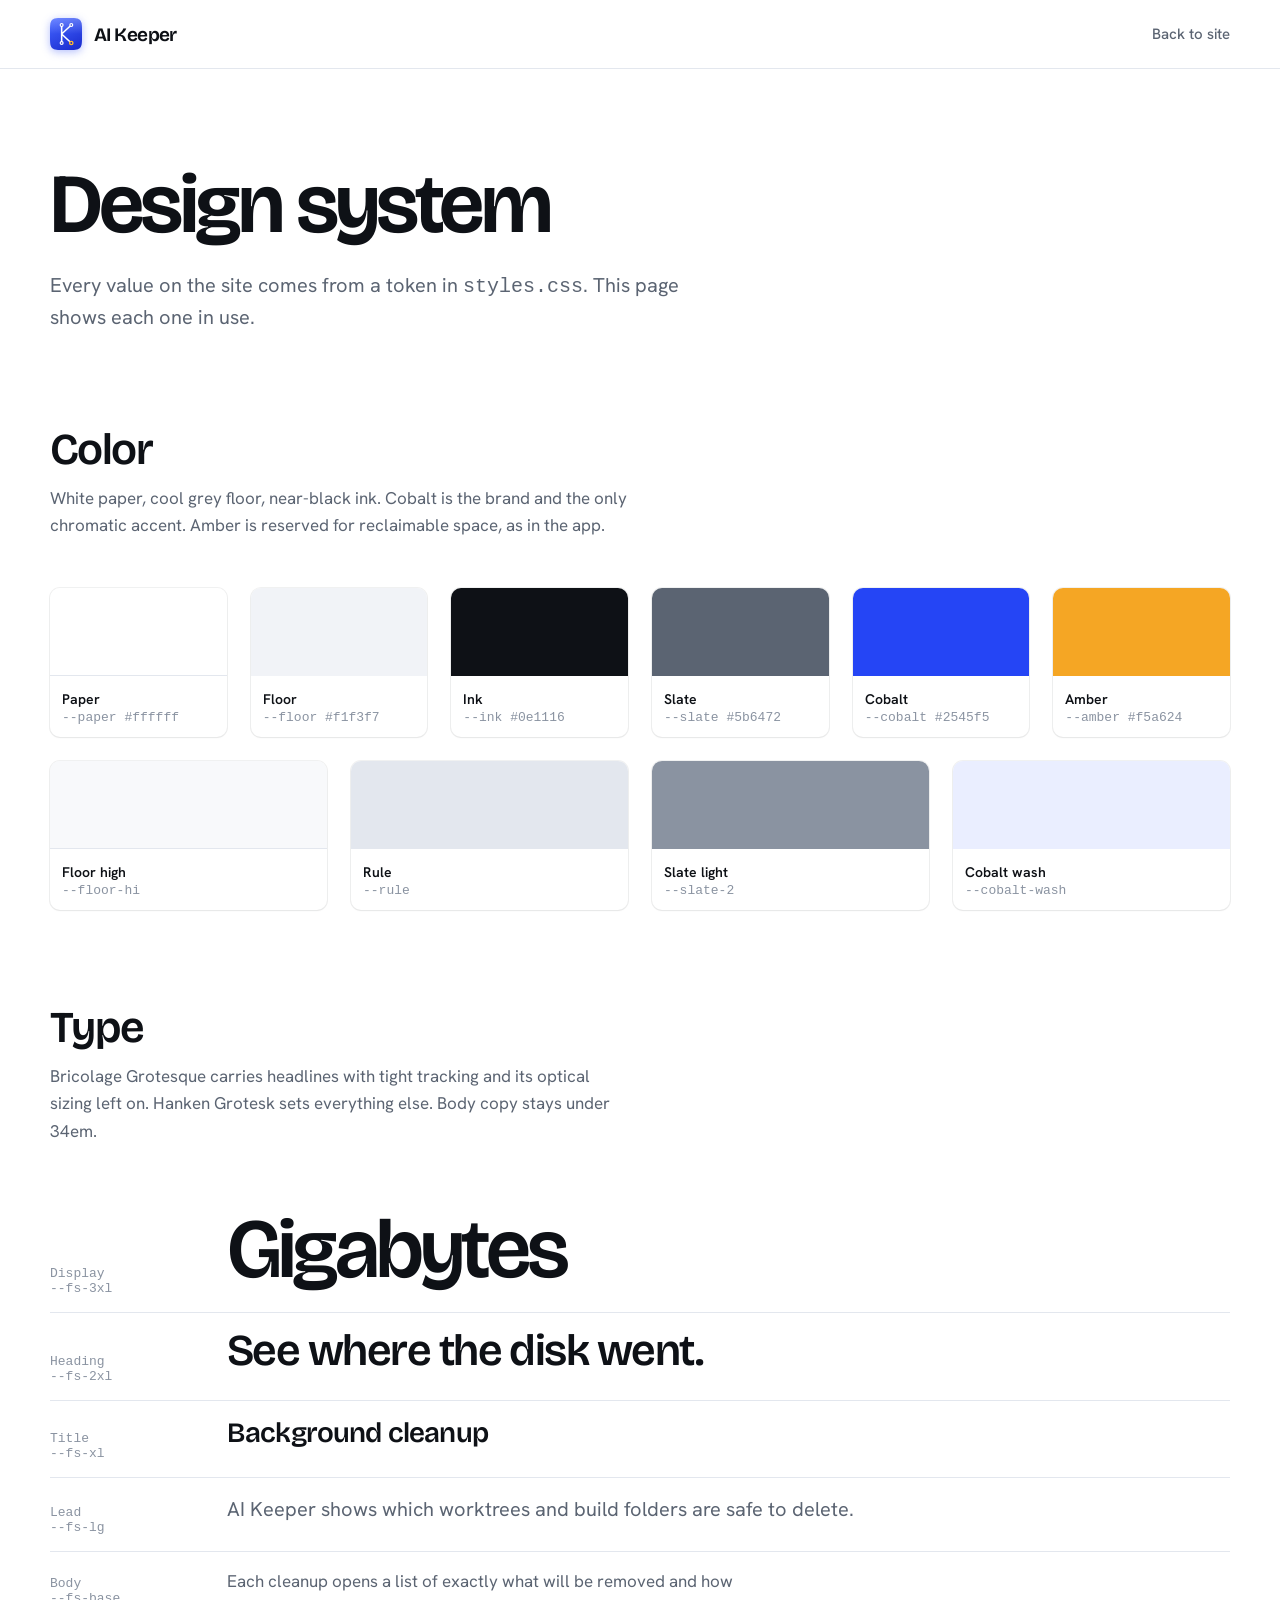
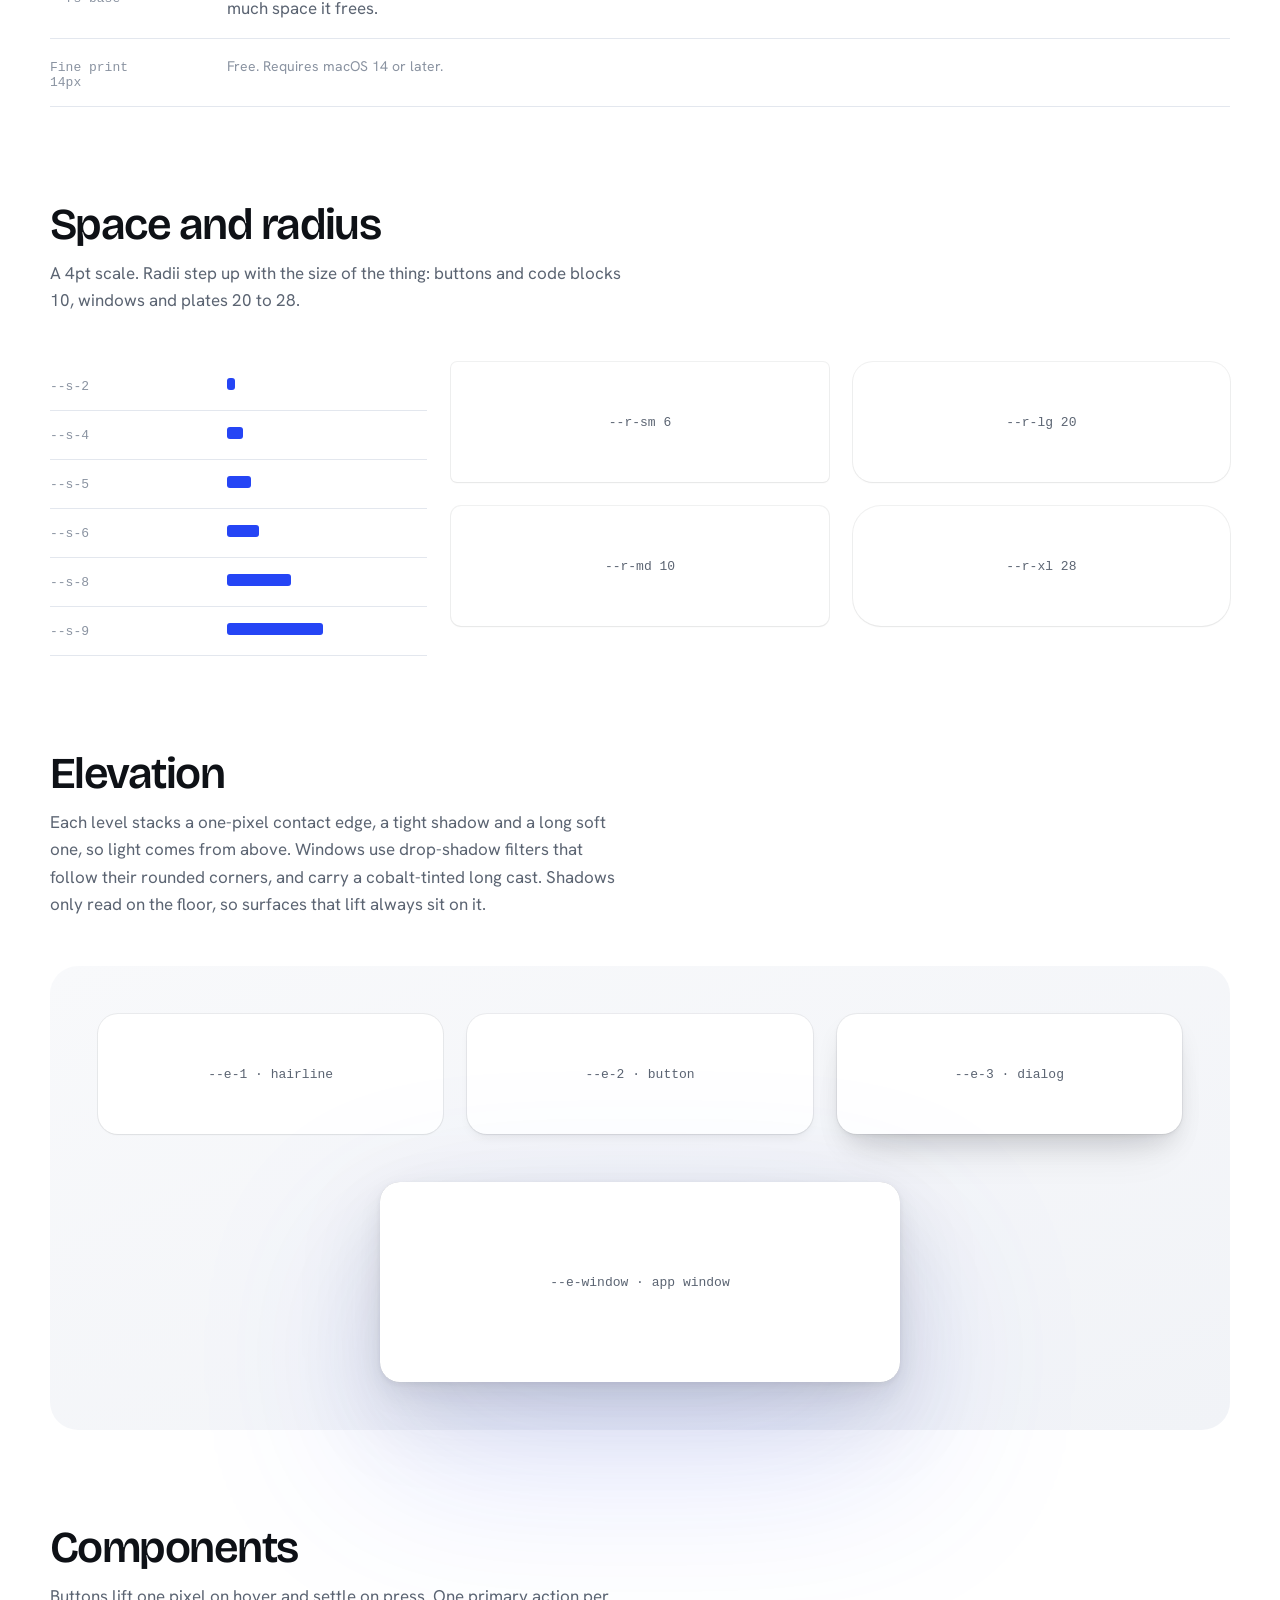
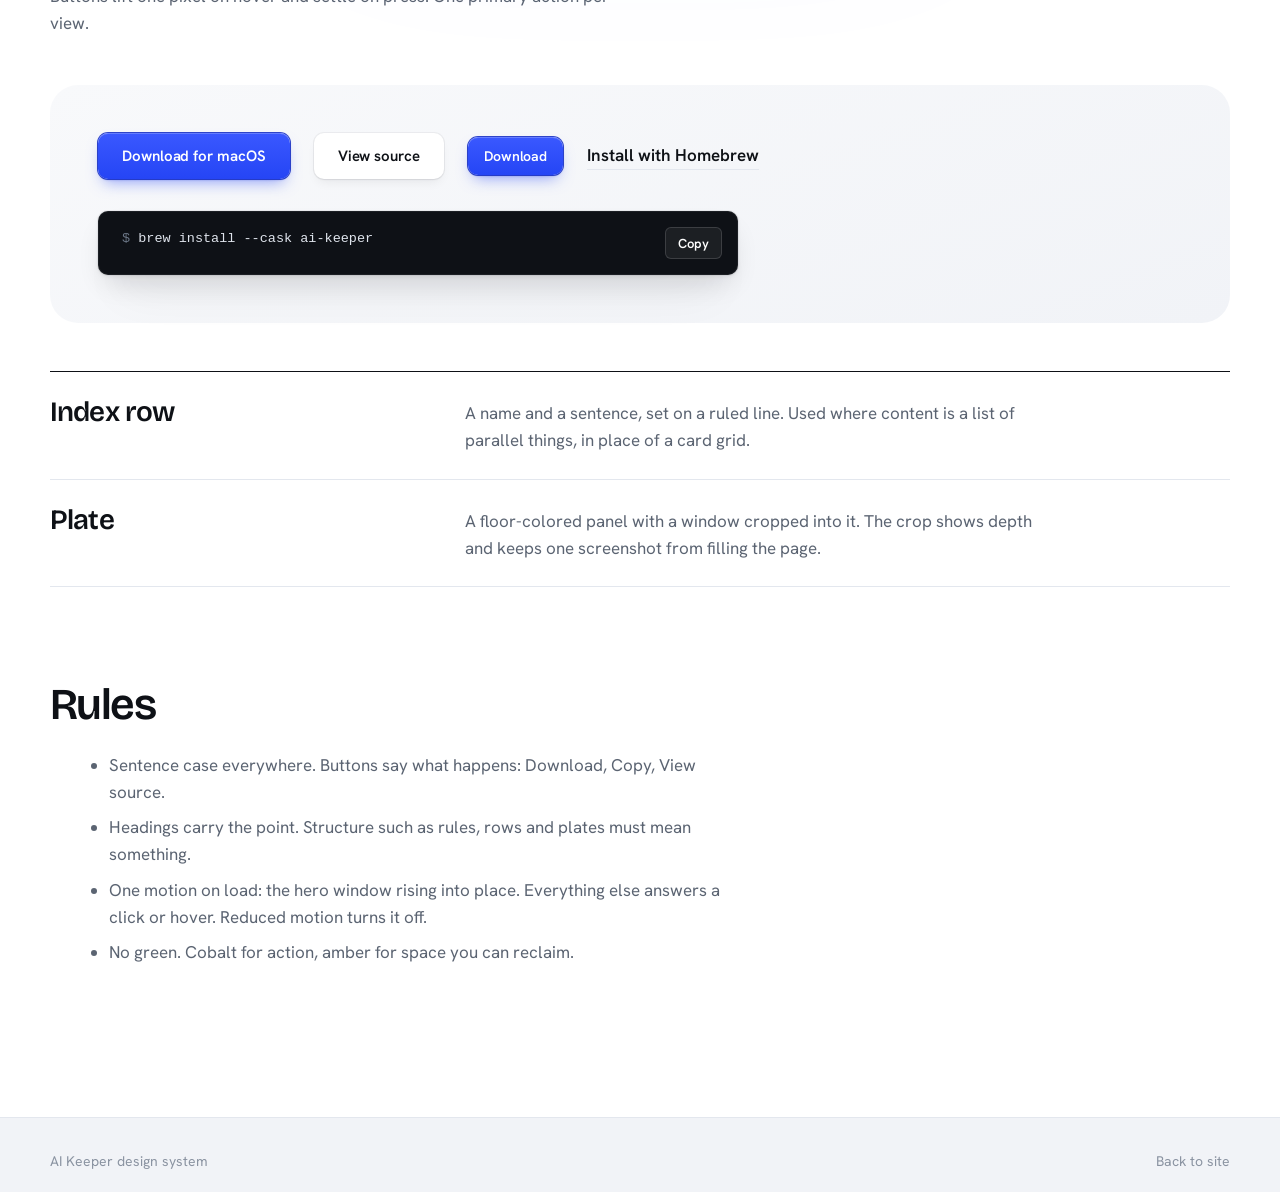
==== site/design-system.html @ e0c9408c "feat(site): rebuild landing page on a token-based design system Bricolage Grotesque and Hanken Grote" ====
<!doctype html>
<html lang="en">
<head>
<meta charset="utf-8">
<meta name="viewport" content="width=device-width, initial-scale=1">
<title>AI Keeper design system</title>
<meta name="description" content="Color, type, space, elevation and components used by the AI Keeper site.">
<link rel="icon" href="favicon.svg" type="image/svg+xml">
<link rel="preconnect" href="https://fonts.googleapis.com">
<link rel="preconnect" href="https://fonts.gstatic.com" crossorigin>
<link href="https://fonts.googleapis.com/css2?family=Bricolage+Grotesque:opsz,wght@12..96,500..700&family=Hanken+Grotesk:wght@400;500;600&display=swap" rel="stylesheet">
<link rel="stylesheet" href="styles.css">
<style>
  .ds h2 { margin-bottom: var(--s-3); }
  .ds .intro { max-width: 34em; margin-bottom: var(--s-7); }
  .ds-block { padding-top: var(--s-9); }
  .ds-grid { display: grid; gap: var(--s-5); }
  .ds-grid.c3 { grid-template-columns: repeat(3, minmax(0, 1fr)); }
  .ds-grid.c4 { grid-template-columns: repeat(4, minmax(0, 1fr)); }
  .ds-grid.c6 { grid-template-columns: repeat(6, minmax(0, 1fr)); }
  .sw { border-radius: var(--r-md); box-shadow: var(--e-1); overflow: hidden; background: var(--paper); }
  .sw i { display: block; height: 88px; }
  .sw b { display: block; padding: var(--s-3) var(--s-3) 0; color: var(--ink); font-weight: 600; font-size: 14px; }
  .sw span { display: block; padding: 0 var(--s-3) var(--s-3); font: 13px var(--font-code); color: var(--slate-2); }
  .spec { display: grid; grid-template-columns: 9em 1fr; gap: var(--s-5); align-items: baseline; padding: var(--s-4) 0; border-bottom: 1px solid var(--rule); }
  .spec small { font: 13px var(--font-code); color: var(--slate-2); }
  .floor { background: linear-gradient(160deg, var(--floor-hi), var(--floor)); border-radius: var(--r-xl); padding: var(--s-7); }
  .lift { height: 120px; border-radius: var(--r-lg); background: var(--paper); display: grid; place-items: center; font: 13px var(--font-code); color: var(--slate); }
  .bar { height: 12px; background: var(--cobalt); border-radius: 3px; }
  .rules li { margin-left: 1.1em; margin-bottom: var(--s-2); max-width: 36em; }
  @media (max-width: 900px) { .ds-grid.c3, .ds-grid.c4 { grid-template-columns: 1fr 1fr; } .ds-grid.c6 { grid-template-columns: repeat(3, 1fr); } .spec { grid-template-columns: 1fr; gap: var(--s-1); } .floor { padding: var(--s-5); } }
</style>
</head>
<body>
<header class="nav">
  <div class="wrap">
    <a class="brand" href="./"><img src="favicon.svg" alt="" width="32" height="32">AI Keeper</a>
    <nav class="nav-links" aria-label="Main"><a href="./">Back to site</a></nav>
  </div>
</header>

<main class="ds wrap">
  <section class="hero" style="padding-bottom:0">
    <h1 style="max-width:8em">Design system</h1>
    <p class="lead" style="margin-top:var(--s-5)">Every value on the site comes from a token in <code>styles.css</code>. This page shows each one in use.</p>
  </section>

  <section class="ds-block">
    <h2>Color</h2>
    <p class="intro">White paper, cool grey floor, near-black ink. Cobalt is the brand and the only chromatic accent. Amber is reserved for reclaimable space, as in the app.</p>
    <div class="ds-grid c6">
      <div class="sw"><i style="background:var(--paper);box-shadow:inset 0 -1px 0 var(--rule)"></i><b>Paper</b><span>--paper #ffffff</span></div>
      <div class="sw"><i style="background:var(--floor)"></i><b>Floor</b><span>--floor #f1f3f7</span></div>
      <div class="sw"><i style="background:var(--ink)"></i><b>Ink</b><span>--ink #0e1116</span></div>
      <div class="sw"><i style="background:var(--slate)"></i><b>Slate</b><span>--slate #5b6472</span></div>
      <div class="sw"><i style="background:var(--cobalt)"></i><b>Cobalt</b><span>--cobalt #2545f5</span></div>
      <div class="sw"><i style="background:var(--amber)"></i><b>Amber</b><span>--amber #f5a624</span></div>
    </div>
    <div class="ds-grid c4" style="margin-top:var(--s-5)">
      <div class="sw"><i style="background:var(--floor-hi);box-shadow:inset 0 -1px 0 var(--rule)"></i><b>Floor high</b><span>--floor-hi</span></div>
      <div class="sw"><i style="background:var(--rule)"></i><b>Rule</b><span>--rule</span></div>
      <div class="sw"><i style="background:var(--slate-2)"></i><b>Slate light</b><span>--slate-2</span></div>
      <div class="sw"><i style="background:var(--cobalt-wash)"></i><b>Cobalt wash</b><span>--cobalt-wash</span></div>
    </div>
  </section>

  <section class="ds-block">
    <h2>Type</h2>
    <p class="intro">Bricolage Grotesque carries headlines with tight tracking and its optical sizing left on. Hanken Grotesk sets everything else. Body copy stays under 34em.</p>
    <div class="spec"><small>Display<br>--fs-3xl</small><div class="display" style="font-size:var(--fs-3xl);letter-spacing:-0.045em;line-height:.98">Gigabytes</div></div>
    <div class="spec"><small>Heading<br>--fs-2xl</small><h2 style="margin:0">See where the disk went.</h2></div>
    <div class="spec"><small>Title<br>--fs-xl</small><h3 style="font-size:var(--fs-xl);letter-spacing:-0.03em">Background cleanup</h3></div>
    <div class="spec"><small>Lead<br>--fs-lg</small><p class="lead">AI Keeper shows which worktrees and build folders are safe to delete.</p></div>
    <div class="spec"><small>Body<br>--fs-base</small><p class="prose">Each cleanup opens a list of exactly what will be removed and how much space it frees.</p></div>
    <div class="spec"><small>Fine print<br>14px</small><p class="fine">Free. Requires macOS 14 or later.</p></div>
  </section>

  <section class="ds-block">
    <h2>Space and radius</h2>
    <p class="intro">A 4pt scale. Radii step up with the size of the thing: buttons and code blocks 10, windows and plates 20 to 28.</p>
    <div class="ds-grid c3">
      <div>
        <div class="spec"><small>--s-2</small><div class="bar" style="width:8px"></div></div>
        <div class="spec"><small>--s-4</small><div class="bar" style="width:16px"></div></div>
        <div class="spec"><small>--s-5</small><div class="bar" style="width:24px"></div></div>
        <div class="spec"><small>--s-6</small><div class="bar" style="width:32px"></div></div>
        <div class="spec"><small>--s-8</small><div class="bar" style="width:64px"></div></div>
        <div class="spec"><small>--s-9</small><div class="bar" style="width:96px"></div></div>
      </div>
      <div class="ds-grid" style="align-content:start">
        <div class="lift" style="border-radius:var(--r-sm);box-shadow:var(--e-1)">--r-sm 6</div>
        <div class="lift" style="border-radius:var(--r-md);box-shadow:var(--e-1)">--r-md 10</div>
      </div>
      <div class="ds-grid" style="align-content:start">
        <div class="lift" style="border-radius:var(--r-lg);box-shadow:var(--e-1)">--r-lg 20</div>
        <div class="lift" style="border-radius:var(--r-xl);box-shadow:var(--e-1)">--r-xl 28</div>
      </div>
    </div>
  </section>

  <section class="ds-block">
    <h2>Elevation</h2>
    <p class="intro">Each level stacks a one-pixel contact edge, a tight shadow and a long soft one, so light comes from above. Windows use drop-shadow filters that follow their rounded corners, and carry a cobalt-tinted long cast. Shadows only read on the floor, so surfaces that lift always sit on it.</p>
    <div class="floor">
      <div class="ds-grid c3">
        <div class="lift" style="box-shadow:var(--e-1)">--e-1 · hairline</div>
        <div class="lift" style="box-shadow:var(--e-2)">--e-2 · button</div>
        <div class="lift" style="box-shadow:var(--e-3)">--e-3 · dialog</div>
      </div>
      <div style="margin-top:var(--s-7);display:grid;place-items:center">
        <div class="lift" style="width:min(100%,520px);height:200px;filter:var(--e-window)">--e-window · app window</div>
      </div>
    </div>
  </section>

  <section class="ds-block">
    <h2>Components</h2>
    <p class="intro">Buttons lift one pixel on hover and settle on press. One primary action per view.</p>
    <div class="floor">
      <div class="hero-actions" style="margin-bottom:var(--s-6)">
        <a class="btn btn-primary" href="#">Download for macOS</a>
        <a class="btn" href="#">View source</a>
        <a class="btn btn-primary btn-sm" href="#">Download</a>
        <a class="link" href="#">Install with Homebrew</a>
      </div>
      <div class="cmd"><code><span class="p">$ </span>brew install --cask ai-keeper</code><button class="copy" type="button">Copy</button></div>
    </div>
    <div class="index" style="margin-top:var(--s-7)">
      <div class="index-row"><h3>Index row</h3><p>A name and a sentence, set on a ruled line. Used where content is a list of parallel things, in place of a card grid.</p></div>
      <div class="index-row"><h3>Plate</h3><p>A floor-colored panel with a window cropped into it. The crop shows depth and keeps one screenshot from filling the page.</p></div>
    </div>
  </section>

  <section class="ds-block" style="padding-bottom:var(--s-10)">
    <h2>Rules</h2>
    <ul class="rules" style="margin-top:var(--s-5)">
      <li>Sentence case everywhere. Buttons say what happens: Download, Copy, View source.</li>
      <li>Headings carry the point. Structure such as rules, rows and plates must mean something.</li>
      <li>One motion on load: the hero window rising into place. Everything else answers a click or hover. Reduced motion turns it off.</li>
      <li>No green. Cobalt for action, amber for space you can reclaim.</li>
    </ul>
  </section>
</main>

<footer class="foot"><div class="wrap"><span>AI Keeper design system</span><nav aria-label="Footer"><a href="./">Back to site</a></nav></div></footer>
</body>
</html>
---- site/styles.css ----
/* AI Keeper design system
   Tokens first, then base, then components. Documented live in design-system.html.
   Light only. Cobalt is the brand, amber marks reclaimable space and nothing else. */

/* ---------- Tokens ---------- */
:root {
  /* Color: surfaces */
  --paper: #ffffff;
  --floor: #f1f3f7;         /* the desk the windows sit on */
  --floor-hi: #f8f9fb;      /* lighter end of the floor gradient */
  --rule: #e3e7ee;
  /* Color: text */
  --ink: #0e1116;
  --ink-2: #2b313b;
  --slate: #5b6472;
  --slate-2: #8a93a1;
  /* Color: brand */
  --cobalt: #2545f5;
  --cobalt-deep: #1a31c4;
  --cobalt-wash: #eaeeff;
  --amber: #f5a624;

  /* Type */
  --font-display: "Bricolage Grotesque", "Helvetica Neue", Arial, sans-serif;
  --font-body: "Hanken Grotesk", -apple-system, BlinkMacSystemFont, "Segoe UI", sans-serif;
  --font-code: ui-monospace, "SF Mono", Menlo, Consolas, monospace;
  --fs-sm: 0.9375rem;            /* 15 */
  --fs-base: 1.0625rem;          /* 17 */
  --fs-lg: 1.25rem;              /* 20 */
  --fs-xl: 1.75rem;              /* 28 */
  --fs-2xl: clamp(2rem, 3.6vw, 2.75rem);     /* section heading */
  --fs-3xl: clamp(2.625rem, 6.6vw, 5.25rem); /* hero */

  /* Space: 4pt scale */
  --s-1: 4px; --s-2: 8px; --s-3: 12px; --s-4: 16px; --s-5: 24px; --s-6: 32px;
  --s-7: 48px; --s-8: 64px; --s-9: 96px; --s-10: 144px;

  /* Radius */
  --r-sm: 6px; --r-md: 10px; --r-lg: 20px; --r-xl: 28px;

  /* Elevation. Every level stacks a contact edge, a tight shadow and a long soft one,
     so light reads as coming from above. Only the window level is tinted with cobalt. */
  --e-1: 0 0 0 1px rgb(14 17 22 / .06), 0 1px 2px rgb(14 17 22 / .05);
  --e-2: 0 0 0 1px rgb(14 17 22 / .05), 0 1px 2px rgb(14 17 22 / .05), 0 6px 12px -4px rgb(14 17 22 / .08);
  --e-3: 0 0 0 1px rgb(14 17 22 / .05), 0 2px 4px rgb(14 17 22 / .05), 0 14px 28px -8px rgb(14 17 22 / .14), 0 32px 48px -24px rgb(14 17 22 / .12);
  --e-brand: 0 0 0 1px rgb(26 49 196 / .9), inset 0 1px 0 rgb(255 255 255 / .22), 0 1px 2px rgb(26 49 196 / .35), 0 8px 16px -6px rgb(37 69 245 / .55);
  /* For transparent window captures: filter follows the window's rounded alpha. */
  --e-window:
    drop-shadow(0 0.5px 0.5px rgb(14 17 22 / .22))
    drop-shadow(0 2px 3px rgb(14 17 22 / .07))
    drop-shadow(0 10px 14px rgb(14 17 22 / .07))
    drop-shadow(0 30px 40px rgb(14 17 22 / .11))
    drop-shadow(0 70px 90px rgb(37 69 245 / .16));
  --e-window-sm:
    drop-shadow(0 0.5px 0.5px rgb(14 17 22 / .22))
    drop-shadow(0 2px 3px rgb(14 17 22 / .07))
    drop-shadow(0 14px 20px rgb(14 17 22 / .10))
    drop-shadow(0 32px 40px rgb(37 69 245 / .12));

  --ease: cubic-bezier(.2, .7, .2, 1);
  --wrap: 1180px;
}

/* ---------- Base ---------- */
*, *::before, *::after { box-sizing: border-box; }
* { margin: 0; }
html { scroll-behavior: smooth; -webkit-text-size-adjust: 100%; }
body {
  font: 400 var(--fs-base)/1.6 var(--font-body);
  color: var(--slate);
  background: var(--paper);
  -webkit-font-smoothing: antialiased;
  overflow-x: clip;
}
img { display: block; max-width: 100%; height: auto; }
a { color: inherit; text-decoration: none; }
:focus-visible { outline: 2px solid var(--cobalt); outline-offset: 3px; border-radius: var(--r-sm); }
::selection { background: var(--cobalt-wash); color: var(--ink); }

.wrap { width: min(var(--wrap), 100% - 2 * var(--s-5)); margin-inline: auto; }

/* ---------- Type ---------- */
.display, h1, h2, h3 {
  font-family: var(--font-display);
  font-optical-sizing: auto;
  font-weight: 600;
  color: var(--ink);
  letter-spacing: -0.035em;
  line-height: 1.02;
  text-wrap: balance;
}
h1 { font-size: var(--fs-3xl); letter-spacing: -0.045em; font-weight: 650; line-height: .98; }
h2 { font-size: var(--fs-2xl); }
h3 { font-size: var(--fs-lg); letter-spacing: -0.02em; line-height: 1.2; }
.lead { font-size: var(--fs-lg); line-height: 1.5; color: var(--slate); max-width: 34em; text-wrap: pretty; }
.prose { max-width: 32em; text-wrap: pretty; }
.prose + .prose { margin-top: var(--s-4); }

/* ---------- Buttons ---------- */
.btn {
  display: inline-flex; align-items: center; justify-content: center; gap: var(--s-2);
  height: 46px; padding: 0 var(--s-5); border-radius: var(--r-md);
  font: 600 var(--fs-sm)/1 var(--font-body); letter-spacing: -0.005em;
  color: var(--ink); background: var(--paper); box-shadow: var(--e-2);
  border: 0; cursor: pointer; transition: transform .18s var(--ease), box-shadow .18s var(--ease), background .18s;
}
.btn:hover { transform: translateY(-1px); box-shadow: var(--e-3); }
.btn:active { transform: translateY(0); box-shadow: var(--e-1); }
.btn-primary { color: #fff; background: linear-gradient(180deg, #3a58ff, var(--cobalt)); box-shadow: var(--e-brand); }
.btn-primary:hover { box-shadow: var(--e-brand), 0 14px 24px -10px rgb(37 69 245 / .6); }
.btn-sm { height: 38px; padding: 0 var(--s-4); font-size: 14px; }
.link { color: var(--ink); font-weight: 600; border-bottom: 1.5px solid var(--rule); transition: border-color .15s; }
.link:hover { border-color: var(--cobalt); }

/* ---------- Command block ---------- */
.cmd {
  display: flex; align-items: flex-start; gap: var(--s-4); justify-content: space-between;
  padding: var(--s-4) var(--s-4) var(--s-4) var(--s-5);
  border-radius: var(--r-md); background: var(--ink); color: #dfe4ec;
  font: 450 13.5px/1.75 var(--font-code); max-width: 640px;
  box-shadow: 0 0 0 1px rgb(255 255 255 / .06) inset, var(--e-3);
}
.cmd code { white-space: pre-wrap; word-break: break-word; min-width: 0; }
.cmd .p { color: #6b7686; user-select: none; }
.copy {
  flex: none; height: 32px; padding: 0 var(--s-3); border-radius: var(--r-sm);
  border: 1px solid rgb(255 255 255 / .14); background: rgb(255 255 255 / .06); color: #fff;
  font: 600 13px var(--font-body); cursor: pointer; transition: background .15s;
}
.copy:hover { background: rgb(255 255 255 / .14); }

/* ---------- Nav ---------- */
.nav { position: sticky; top: 0; z-index: 20; background: rgb(255 255 255 / .82); -webkit-backdrop-filter: saturate(1.6) blur(16px); backdrop-filter: saturate(1.6) blur(16px); box-shadow: 0 1px 0 var(--rule); }
.nav .wrap { display: flex; align-items: center; gap: var(--s-6); height: 68px; }
.brand { display: flex; align-items: center; gap: var(--s-3); font: 650 19px/1 var(--font-display); letter-spacing: -0.03em; color: var(--ink); }
.brand img { width: 32px; height: 32px; filter: drop-shadow(0 2px 4px rgb(37 69 245 / .35)); }
.nav-links { display: flex; align-items: center; gap: var(--s-6); margin-left: auto; font-size: var(--fs-sm); font-weight: 500; }
.nav-links a:not(.btn):hover { color: var(--ink); }

/* ---------- Hero ---------- */
.hero { padding: var(--s-9) 0 0; }
.hero-head { display: grid; grid-template-columns: minmax(0, 1.25fr) minmax(0, 1fr); gap: var(--s-8); align-items: end; }
.hero h1 { max-width: 9.5em; }
.hero-side { display: grid; gap: var(--s-5); padding-bottom: var(--s-2); }
.hero-actions { display: flex; flex-wrap: wrap; align-items: center; gap: var(--s-5); }
.fine { font-size: 14px; color: var(--slate-2); }

/* The floor: a cool grey band the windows sit on, so shadows have something to fall on. */
.stage { position: relative; margin-top: var(--s-8); padding-bottom: var(--s-9); }
.stage::before { content: ""; position: absolute; inset: 38% 0 0; background: linear-gradient(180deg, var(--paper) 0, var(--floor-hi) 12%, var(--floor) 78%, var(--paper) 100%); }
.stage .wrap { position: relative; }
.window { width: 100%; filter: var(--e-window); }
.window-sm { width: 100%; filter: var(--e-window-sm); }
.rise { animation: rise .9s var(--ease) both; animation-delay: .1s; }
@keyframes rise { from { opacity: 0; transform: translateY(24px); } to { opacity: 1; transform: none; } }

/* ---------- Sections ---------- */
.section { padding-top: var(--s-10); }
.split { display: grid; grid-template-columns: minmax(0, 4fr) minmax(0, 8fr); gap: var(--s-8); align-items: start; }
.split-flip { grid-template-columns: minmax(0, 8fr) minmax(0, 4fr); }
.split-flip .copy-col { order: 2; }
.copy-col { position: sticky; top: 108px; }
.copy-col h2 { margin-bottom: var(--s-5); }

/* A plate is the floor with a window cropped into it. */
.plate { position: relative; overflow: hidden; border-radius: var(--r-xl); background: linear-gradient(160deg, var(--floor-hi), var(--floor)); padding: var(--s-7) 0 0 var(--s-7); box-shadow: 0 0 0 1px rgb(14 17 22 / .04) inset; }
.plate .window-sm { width: 112%; max-width: none; }
.plate-r { padding: var(--s-7) var(--s-7) 0 0; }
.plate-pair { display: grid; grid-template-columns: 1fr 1fr; gap: var(--s-6); padding: var(--s-7) var(--s-7) 0; align-items: start; }
.plate-pair .window-sm { width: 100%; }
.plate-pair > :last-child { margin-top: var(--s-8); }
.plate-center { display: grid; place-items: center; padding: var(--s-8); }
.plate-center .window-sm { width: min(100%, 540px); }

.wide-head { display: grid; grid-template-columns: minmax(0, 7fr) minmax(0, 5fr); gap: var(--s-8); align-items: end; margin-bottom: var(--s-7); }

/* ---------- Index: names and descriptions ---------- */
.index-title { margin-bottom: var(--s-7); max-width: 12em; }
.index { border-top: 1px solid var(--ink); }
.index-row { display: grid; grid-template-columns: minmax(0, 4fr) minmax(0, 8fr); gap: var(--s-6); padding: var(--s-5) 0; border-bottom: 1px solid var(--rule); transition: background .2s; }
.index-row h3 { font-size: var(--fs-xl); letter-spacing: -0.03em; }
.index-row p { max-width: 34em; padding-top: 4px; }

/* ---------- Closing ---------- */
.close { margin-top: var(--s-10); padding: var(--s-10) 0; background: linear-gradient(180deg, var(--paper), var(--floor)); }
.close h2 { font-size: var(--fs-3xl); letter-spacing: -0.045em; max-width: 8em; margin-bottom: var(--s-6); }
.close .lead { margin-bottom: var(--s-6); }
.close .hero-actions { margin-bottom: var(--s-6); }

.foot { padding: var(--s-6) 0; font-size: 14px; color: var(--slate-2); background: var(--floor); box-shadow: 0 -1px 0 var(--rule); }
.foot .wrap { display: flex; flex-wrap: wrap; gap: var(--s-5); align-items: center; }
.foot nav { margin-left: auto; display: flex; gap: var(--s-5); }
.foot a:hover { color: var(--ink); }

/* ---------- Responsive ---------- */
@media (max-width: 900px) {
  .hero { padding-top: var(--s-8); }
  .hero-head, .split, .split-flip, .wide-head, .index-row { grid-template-columns: 1fr; gap: var(--s-5); }
  .split-flip .copy-col { order: 0; }
  .copy-col { position: static; }
  .section { padding-top: var(--s-9); }
  .stage { margin-top: var(--s-7); padding-bottom: var(--s-8); }
  .plate { padding: var(--s-5) 0 0 var(--s-5); border-radius: var(--r-lg); }
  .plate-r { padding: var(--s-5) var(--s-5) 0 0; }
  .plate-pair { grid-template-columns: 1fr; padding: var(--s-5) var(--s-5) 0; }
  .plate-pair > :last-child { margin-top: 0; }
  .plate-center { padding: var(--s-5); }
  .nav-links a:not(.btn) { display: none; }
  .nav .wrap { height: 60px; }
  .close { margin-top: var(--s-9); padding: var(--s-9) 0; }
  .index-row { padding: var(--s-4) 0; gap: var(--s-2); }
}
@media (prefers-reduced-motion: reduce) {
  html { scroll-behavior: auto; }
  .rise { animation: none; }
  .btn { transition: none; }
}
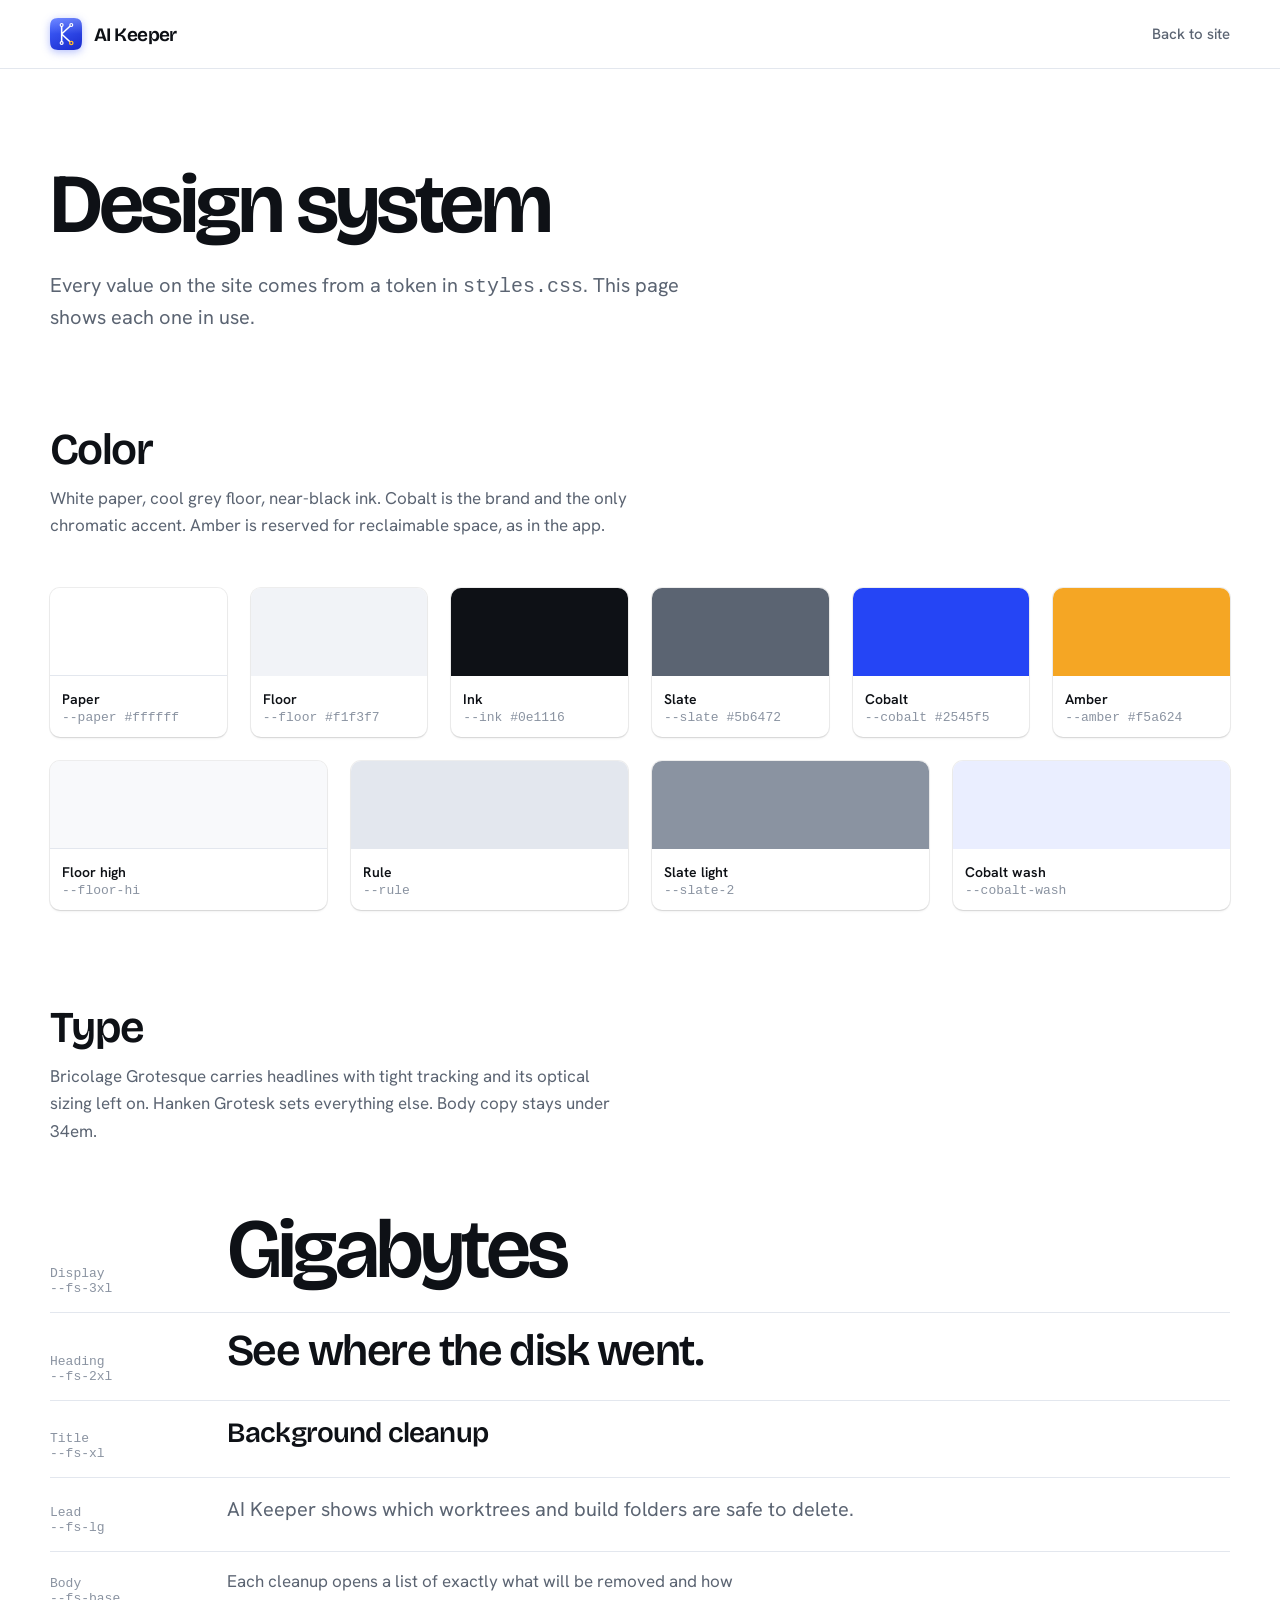
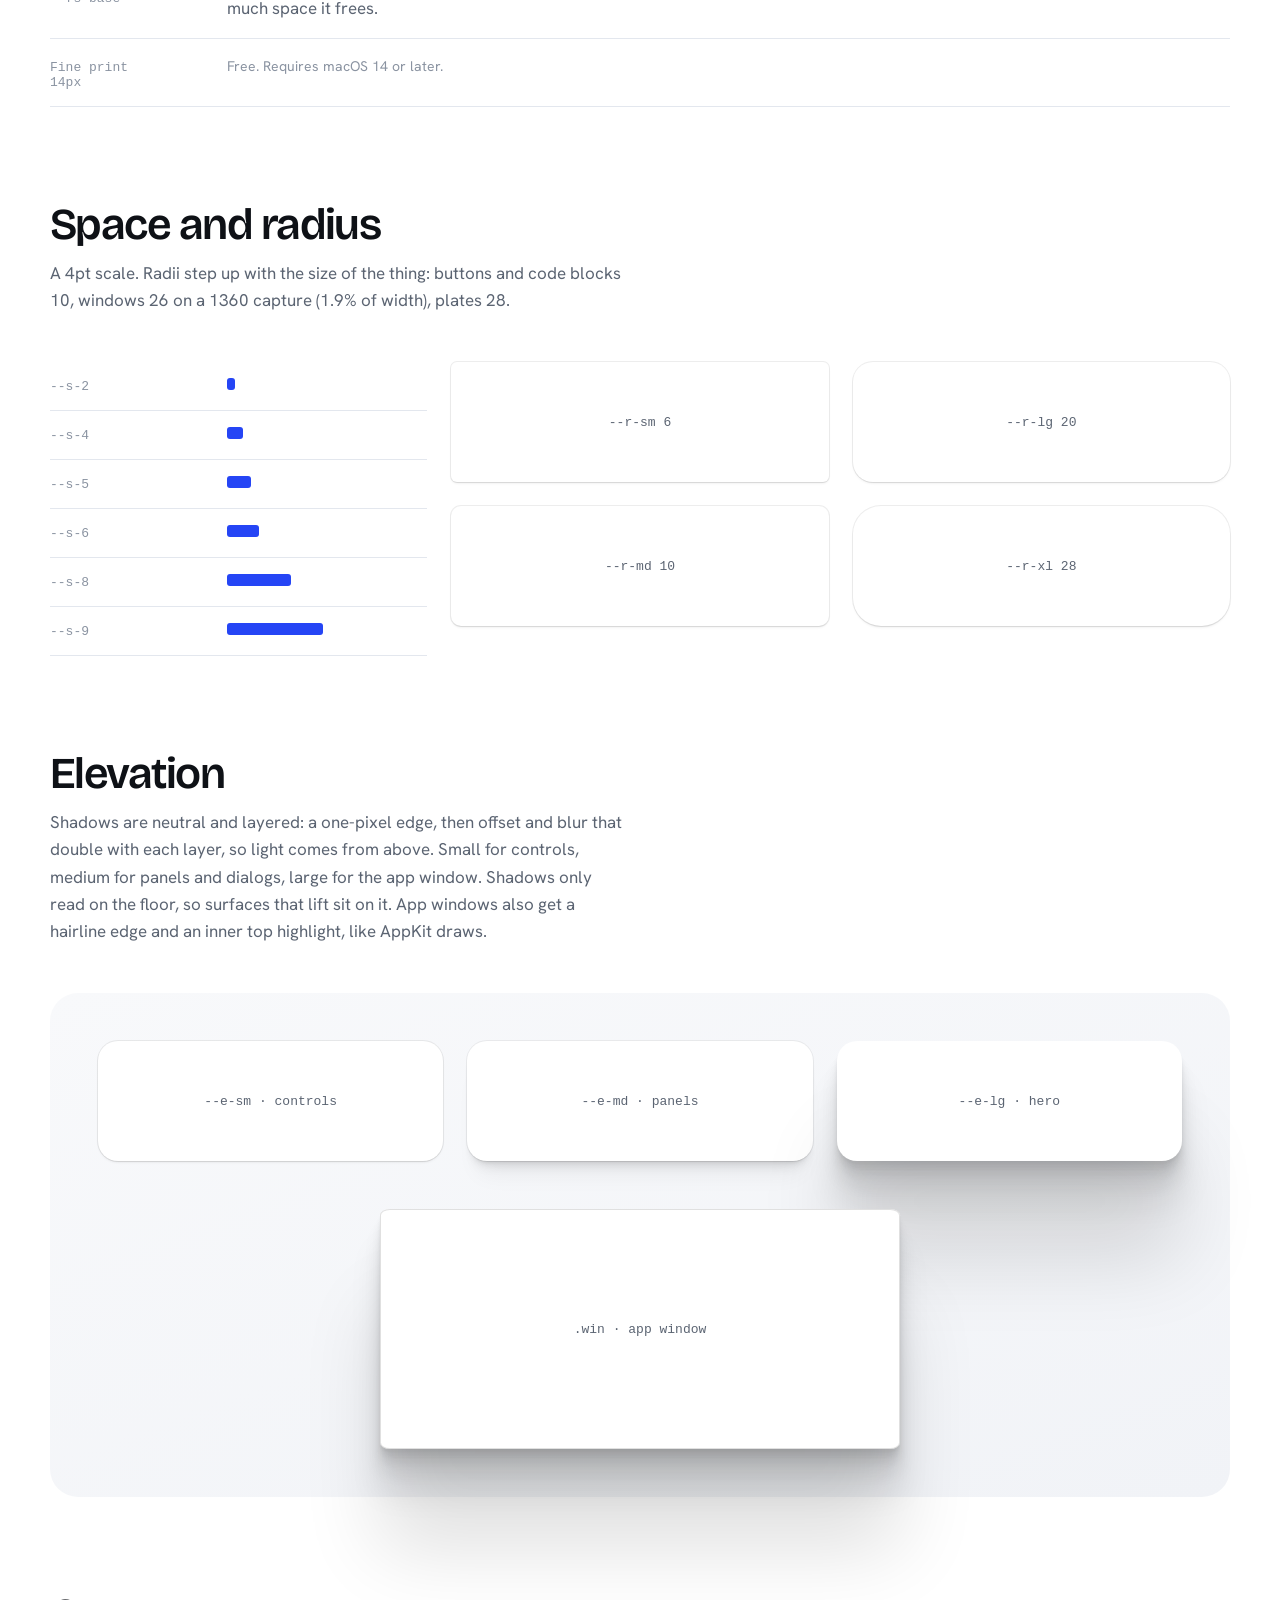
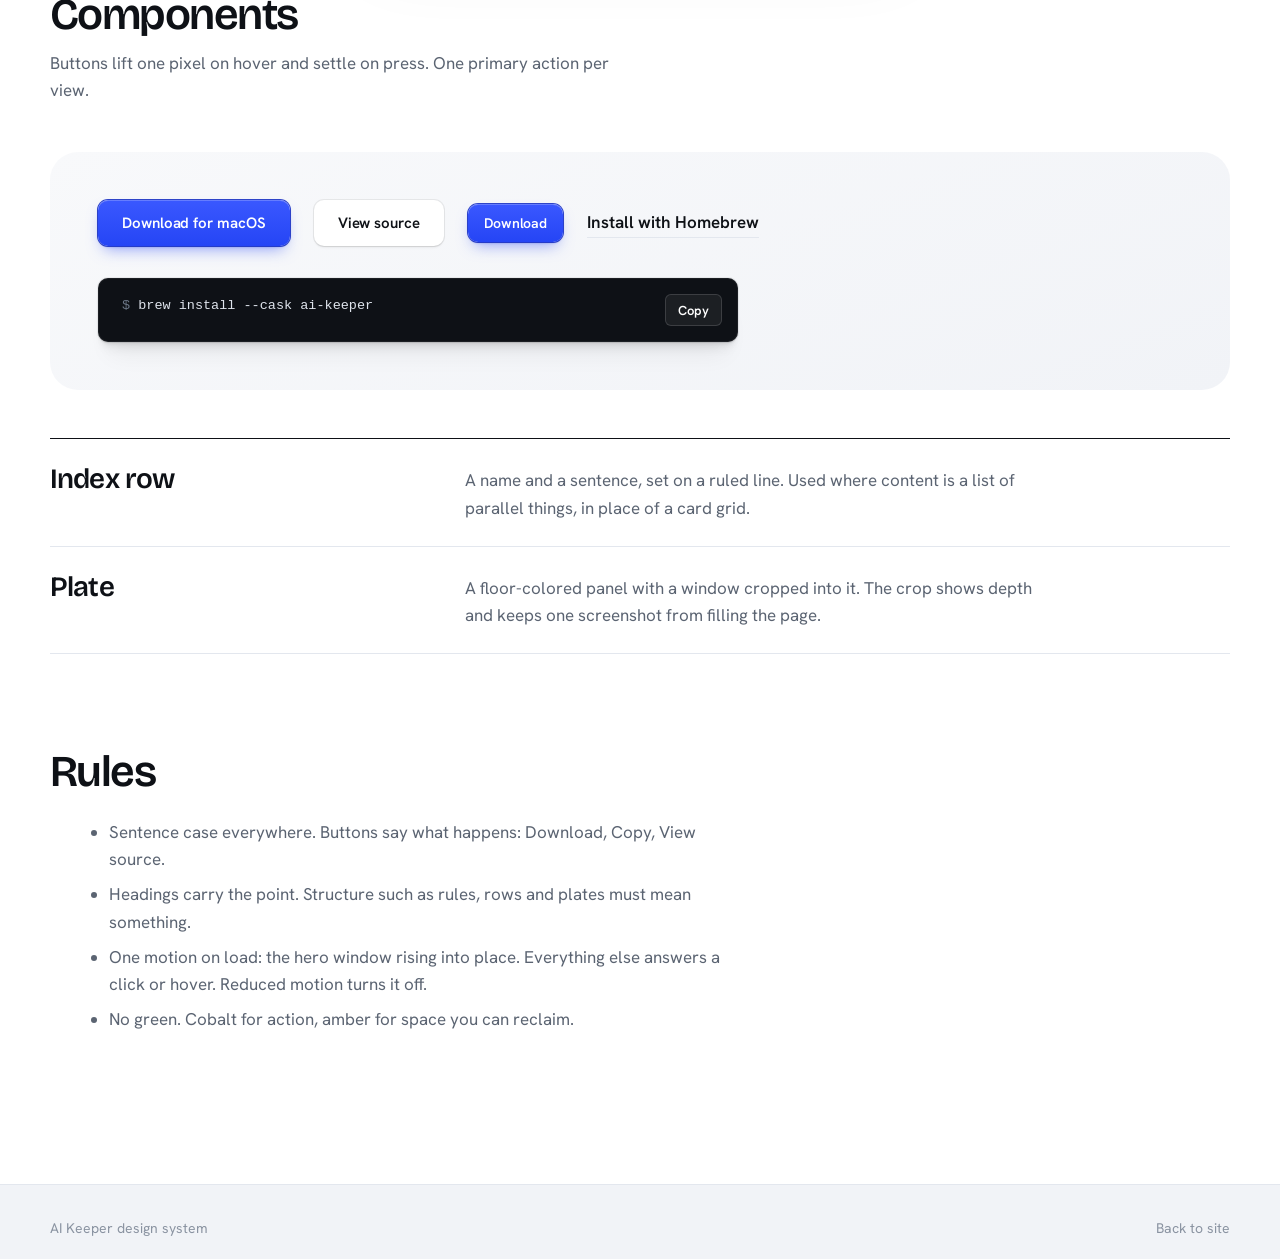
==== commit 86a96973: "fix(site): frame app screenshots like macOS windows Show whole windows instead of bleed-cropped ones" ====
--- a/site/design-system.html
+++ b/site/design-system.html
@@ -77,7 +77,7 @@
 
   <section class="ds-block">
     <h2>Space and radius</h2>
-    <p class="intro">A 4pt scale. Radii step up with the size of the thing: buttons and code blocks 10, windows and plates 20 to 28.</p>
+    <p class="intro">A 4pt scale. Radii step up with the size of the thing: buttons and code blocks 10, windows 26 on a 1360 capture (1.9% of width), plates 28.</p>
     <div class="ds-grid c3">
       <div>
         <div class="spec"><small>--s-2</small><div class="bar" style="width:8px"></div></div>
@@ -100,15 +100,15 @@
 
   <section class="ds-block">
     <h2>Elevation</h2>
-    <p class="intro">Each level stacks a one-pixel contact edge, a tight shadow and a long soft one, so light comes from above. Windows use drop-shadow filters that follow their rounded corners, and carry a cobalt-tinted long cast. Shadows only read on the floor, so surfaces that lift always sit on it.</p>
+    <p class="intro">Shadows are neutral and layered: a one-pixel edge, then offset and blur that double with each layer, so light comes from above. Small for controls, medium for panels and dialogs, large for the app window. Shadows only read on the floor, so surfaces that lift sit on it. App windows also get a hairline edge and an inner top highlight, like AppKit draws.</p>
     <div class="floor">
       <div class="ds-grid c3">
-        <div class="lift" style="box-shadow:var(--e-1)">--e-1 · hairline</div>
-        <div class="lift" style="box-shadow:var(--e-2)">--e-2 · button</div>
-        <div class="lift" style="box-shadow:var(--e-3)">--e-3 · dialog</div>
+        <div class="lift" style="box-shadow:var(--e-sm)">--e-sm · controls</div>
+        <div class="lift" style="box-shadow:var(--e-md)">--e-md · panels</div>
+        <div class="lift" style="box-shadow:var(--e-lg)">--e-lg · hero</div>
       </div>
       <div style="margin-top:var(--s-7);display:grid;place-items:center">
-        <div class="lift" style="width:min(100%,520px);height:200px;filter:var(--e-window)">--e-window · app window</div>
+        <div class="win win-lg" style="width:min(100%,520px);height:240px;display:grid;place-items:center;font:13px var(--font-code);color:var(--slate)">.win · app window</div>
       </div>
     </div>
   </section>
--- a/site/styles.css
+++ b/site/styles.css
@@ -38,24 +38,15 @@
   /* Radius */
   --r-sm: 6px; --r-md: 10px; --r-lg: 20px; --r-xl: 28px;
 
-  /* Elevation. Every level stacks a contact edge, a tight shadow and a long soft one,
-     so light reads as coming from above. Only the window level is tinted with cobalt. */
-  --e-1: 0 0 0 1px rgb(14 17 22 / .06), 0 1px 2px rgb(14 17 22 / .05);
-  --e-2: 0 0 0 1px rgb(14 17 22 / .05), 0 1px 2px rgb(14 17 22 / .05), 0 6px 12px -4px rgb(14 17 22 / .08);
-  --e-3: 0 0 0 1px rgb(14 17 22 / .05), 0 2px 4px rgb(14 17 22 / .05), 0 14px 28px -8px rgb(14 17 22 / .14), 0 32px 48px -24px rgb(14 17 22 / .12);
+  /* Elevation. Neutral, layered: a 1px edge, then doubling offset and blur so light reads as
+     coming from above. sm for controls, md for panels, lg for the app window. */
+  --e-sm: 0 2px 3px -1px rgb(0 0 0 / .10), 0 1px 0 rgb(25 28 33 / .02), 0 0 0 1px rgb(25 28 33 / .08);
+  --e-md: 0 0 0 1px rgb(0 0 0 / .06), 0 1px 1px -0.5px rgb(0 0 0 / .06), 0 3px 3px -1.5px rgb(0 0 0 / .06), 0 6px 6px -3px rgb(0 0 0 / .06), 0 12px 12px -6px rgb(0 0 0 / .06), 0 24px 24px -12px rgb(0 0 0 / .06);
+  --e-lg: 0 2.8px 2.2px rgb(0 0 0 / .034), 0 6.7px 5.3px rgb(0 0 0 / .048), 0 12.5px 10px rgb(0 0 0 / .06), 0 22.3px 17.9px rgb(0 0 0 / .072), 0 41.8px 33.4px rgb(0 0 0 / .086), 0 100px 80px rgb(0 0 0 / .12);
+  --e-1: var(--e-sm);
+  --e-2: var(--e-sm);
+  --e-3: var(--e-md);
   --e-brand: 0 0 0 1px rgb(26 49 196 / .9), inset 0 1px 0 rgb(255 255 255 / .22), 0 1px 2px rgb(26 49 196 / .35), 0 8px 16px -6px rgb(37 69 245 / .55);
-  /* For transparent window captures: filter follows the window's rounded alpha. */
-  --e-window:
-    drop-shadow(0 0.5px 0.5px rgb(14 17 22 / .22))
-    drop-shadow(0 2px 3px rgb(14 17 22 / .07))
-    drop-shadow(0 10px 14px rgb(14 17 22 / .07))
-    drop-shadow(0 30px 40px rgb(14 17 22 / .11))
-    drop-shadow(0 70px 90px rgb(37 69 245 / .16));
-  --e-window-sm:
-    drop-shadow(0 0.5px 0.5px rgb(14 17 22 / .22))
-    drop-shadow(0 2px 3px rgb(14 17 22 / .07))
-    drop-shadow(0 14px 20px rgb(14 17 22 / .10))
-    drop-shadow(0 32px 40px rgb(37 69 245 / .12));
 
   --ease: cubic-bezier(.2, .7, .2, 1);
   --wrap: 1180px;
@@ -149,8 +140,14 @@
 .stage { position: relative; margin-top: var(--s-8); padding-bottom: var(--s-9); }
 .stage::before { content: ""; position: absolute; inset: 38% 0 0; background: linear-gradient(180deg, var(--paper) 0, var(--floor-hi) 12%, var(--floor) 78%, var(--paper) 100%); }
 .stage .wrap { position: relative; }
-.window { width: 100%; filter: var(--e-window); }
-.window-sm { width: 100%; filter: var(--e-window-sm); }
+/* A macOS window: corners are a percentage of the width (26pt on a 1360pt capture), a hairline edge and
+   an inner top highlight like AppKit draws, and the neutral layered shadow. */
+.win { position: relative; width: 100%; border-radius: 1.9% / 2.63%; box-shadow: var(--e-md); background: #fff; }
+.win img { width: 100%; border-radius: inherit; }
+.win::after { content: ""; position: absolute; inset: 0; border-radius: inherit; pointer-events: none;
+  box-shadow: inset 0 0 0 1px rgb(0 0 0 / .12), inset 0 1px 0 rgb(255 255 255 / .55); }
+.win-lg { box-shadow: var(--e-lg); }
+.win-dialog { border-radius: 4.4% / 5.9%; max-width: 540px; }
 .rise { animation: rise .9s var(--ease) both; animation-delay: .1s; }
 @keyframes rise { from { opacity: 0; transform: translateY(24px); } to { opacity: 1; transform: none; } }
 
@@ -162,15 +159,11 @@
 .copy-col { position: sticky; top: 108px; }
 .copy-col h2 { margin-bottom: var(--s-5); }
 
-/* A plate is the floor with a window cropped into it. */
-.plate { position: relative; overflow: hidden; border-radius: var(--r-xl); background: linear-gradient(160deg, var(--floor-hi), var(--floor)); padding: var(--s-7) 0 0 var(--s-7); box-shadow: 0 0 0 1px rgb(14 17 22 / .04) inset; }
-.plate .window-sm { width: 112%; max-width: none; }
-.plate-r { padding: var(--s-7) var(--s-7) 0 0; }
-.plate-pair { display: grid; grid-template-columns: 1fr 1fr; gap: var(--s-6); padding: var(--s-7) var(--s-7) 0; align-items: start; }
-.plate-pair .window-sm { width: 100%; }
+/* A plate is the floor with a window set on it. */
+.plate { border-radius: var(--r-xl); background: linear-gradient(160deg, var(--floor-hi), var(--floor)); padding: var(--s-8); box-shadow: 0 0 0 1px rgb(14 17 22 / .04) inset; }
+.plate-pair { display: grid; grid-template-columns: 1fr 1fr; gap: var(--s-6); align-items: start; }
 .plate-pair > :last-child { margin-top: var(--s-8); }
-.plate-center { display: grid; place-items: center; padding: var(--s-8); }
-.plate-center .window-sm { width: min(100%, 540px); }
+.plate-center { display: grid; place-items: center; }
 
 .wide-head { display: grid; grid-template-columns: minmax(0, 7fr) minmax(0, 5fr); gap: var(--s-8); align-items: end; margin-bottom: var(--s-7); }
 
@@ -200,11 +193,9 @@
   .copy-col { position: static; }
   .section { padding-top: var(--s-9); }
   .stage { margin-top: var(--s-7); padding-bottom: var(--s-8); }
-  .plate { padding: var(--s-5) 0 0 var(--s-5); border-radius: var(--r-lg); }
-  .plate-r { padding: var(--s-5) var(--s-5) 0 0; }
-  .plate-pair { grid-template-columns: 1fr; padding: var(--s-5) var(--s-5) 0; }
+  .plate { padding: var(--s-4); border-radius: var(--r-lg); }
+  .plate-pair { grid-template-columns: 1fr; }
   .plate-pair > :last-child { margin-top: 0; }
-  .plate-center { padding: var(--s-5); }
   .nav-links a:not(.btn) { display: none; }
   .nav .wrap { height: 60px; }
   .close { margin-top: var(--s-9); padding: var(--s-9) 0; }
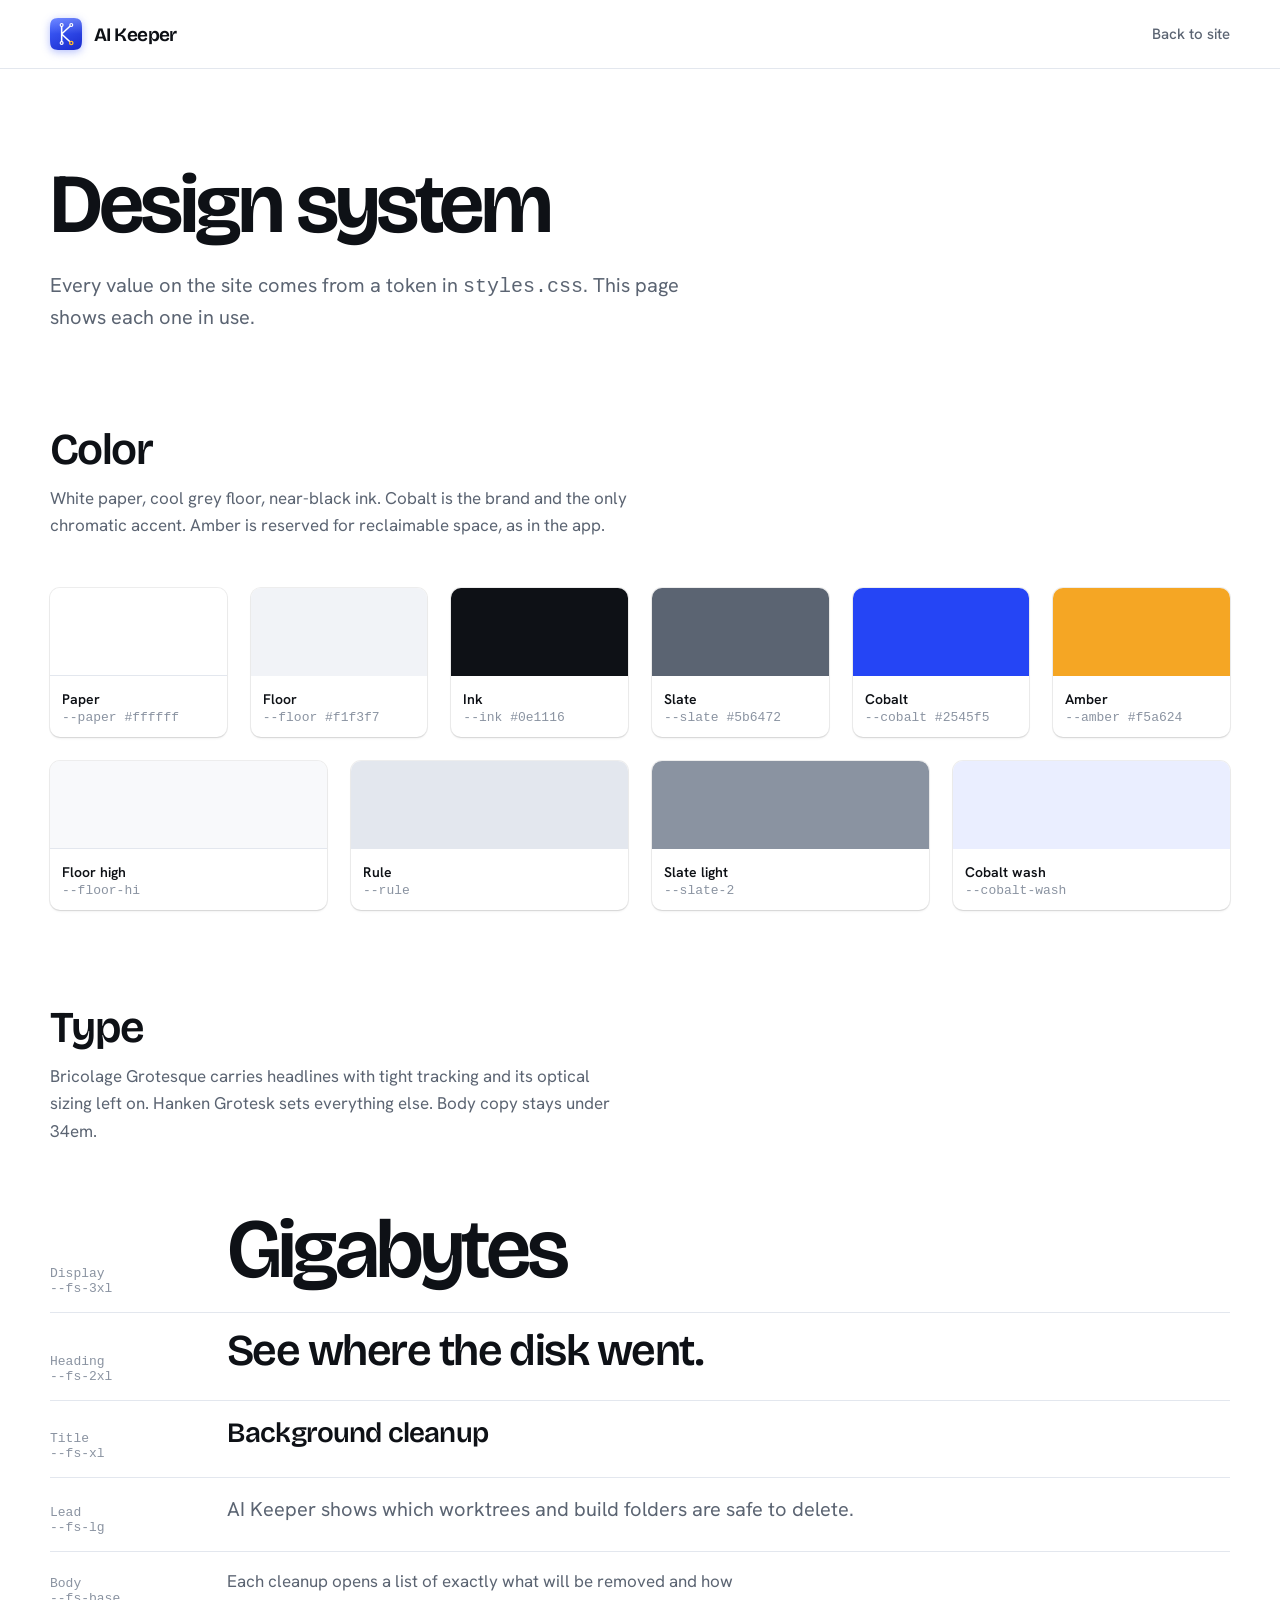
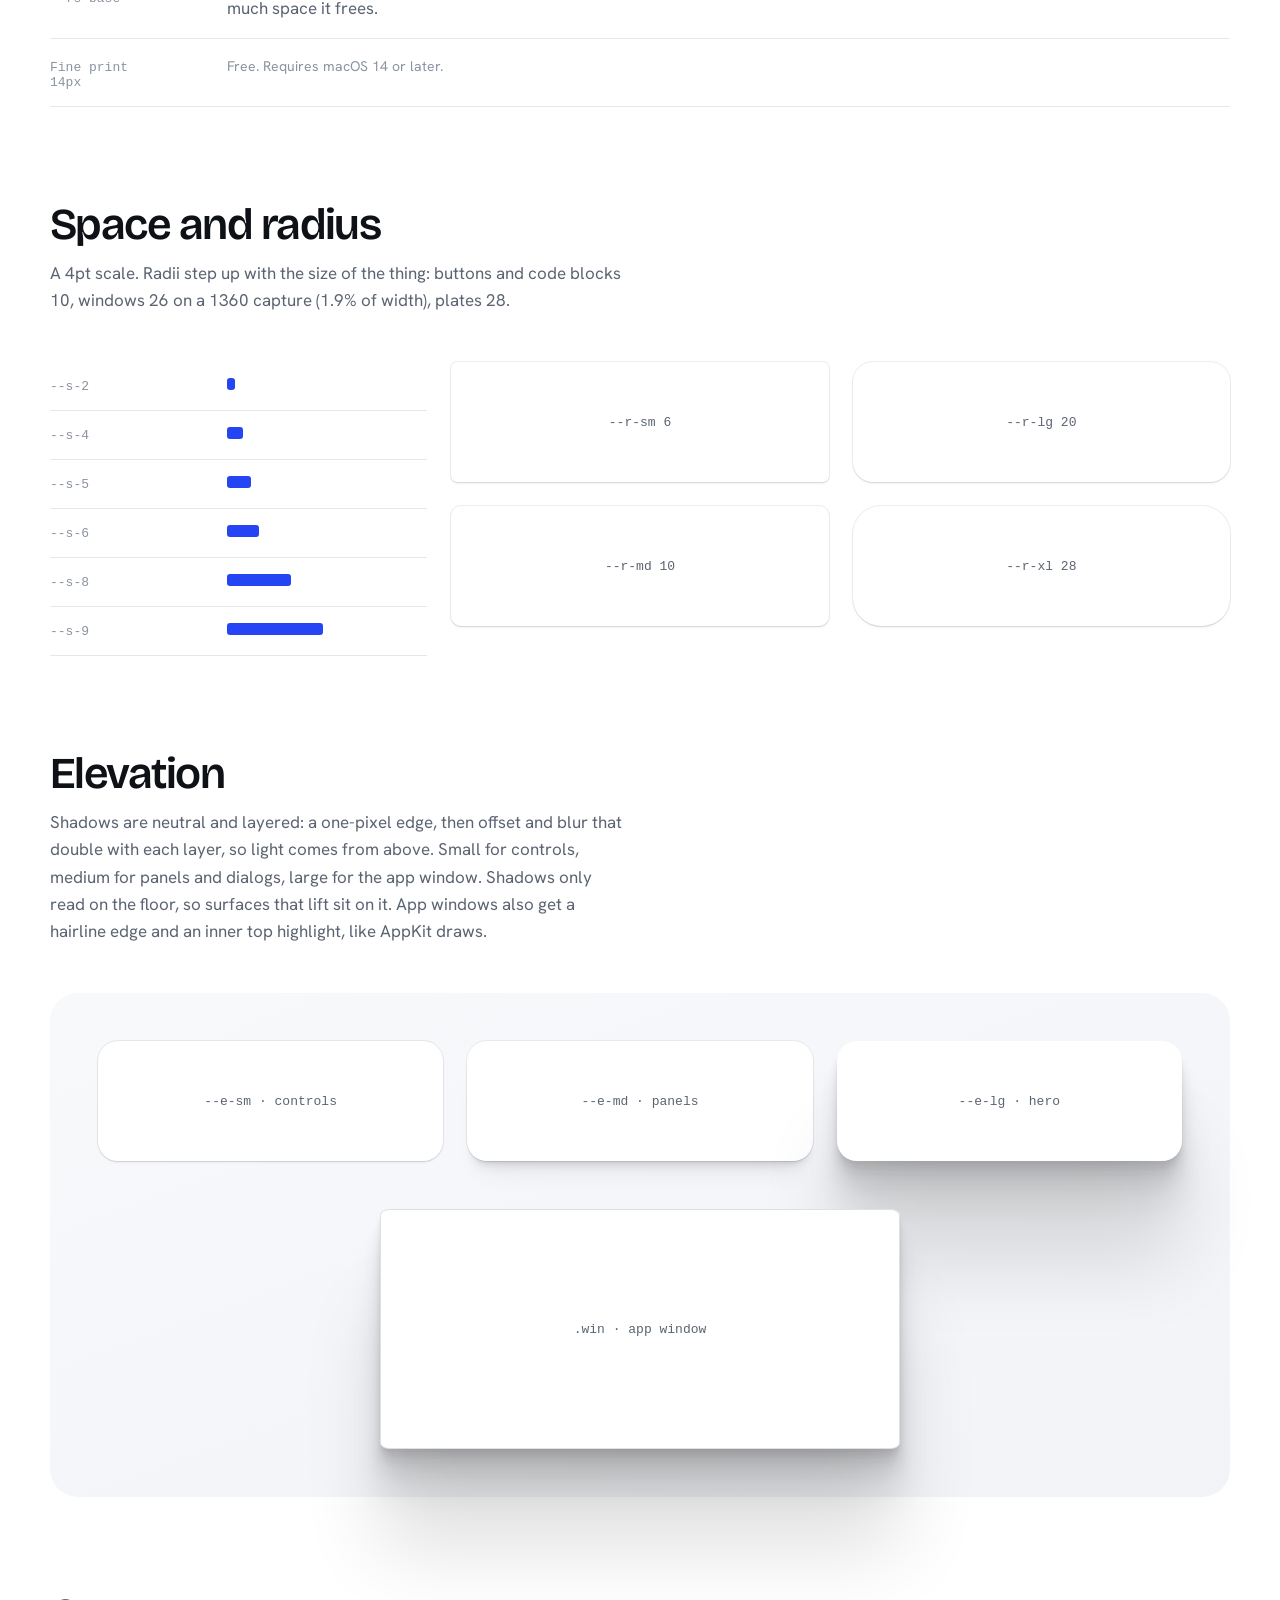
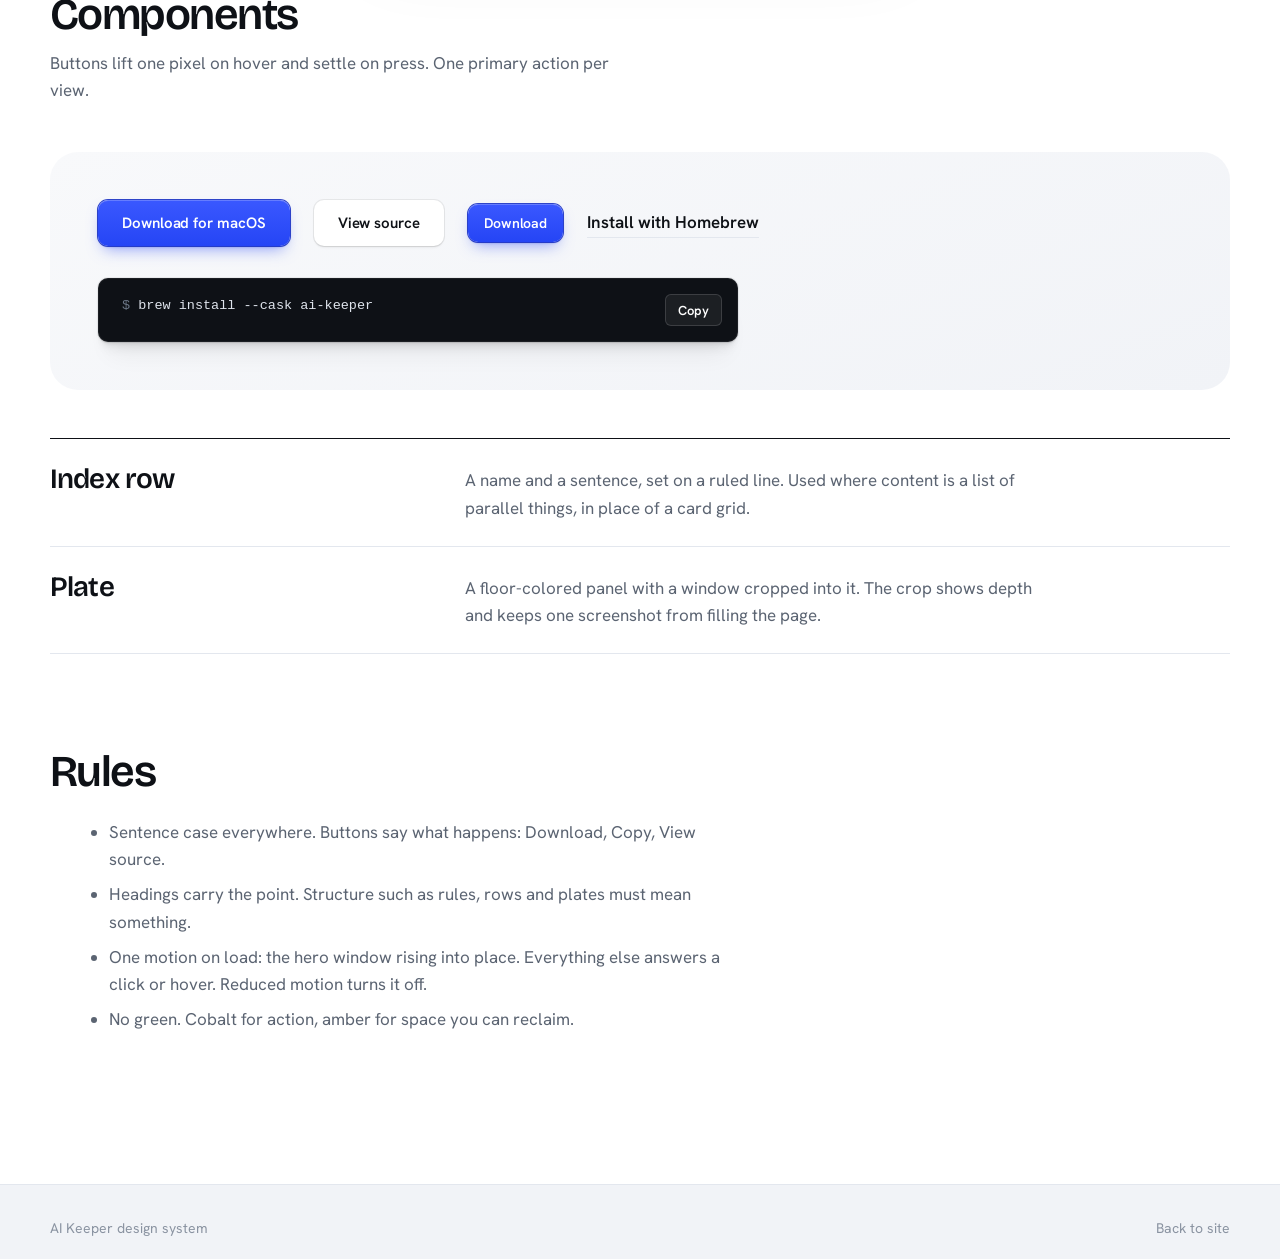
==== commit b7f8a6cc: "feat(site): OG banner, Open Graph and Twitter metadata, structured data and SEO files New 1200x630 s" ====
--- a/site/design-system.html
+++ b/site/design-system.html
@@ -4,6 +4,7 @@
 <meta charset="utf-8">
 <meta name="viewport" content="width=device-width, initial-scale=1">
 <title>AI Keeper design system</title>
+<meta name="robots" content="noindex, follow">
 <meta name="description" content="Color, type, space, elevation and components used by the AI Keeper site.">
 <link rel="icon" href="favicon.svg" type="image/svg+xml">
 <link rel="preconnect" href="https://fonts.googleapis.com">
--- a/site/styles.css
+++ b/site/styles.css
@@ -142,12 +142,12 @@
 .stage .wrap { position: relative; }
 /* A macOS window: corners are a percentage of the width (26pt on a 1360pt capture), a hairline edge and
    an inner top highlight like AppKit draws, and the neutral layered shadow. */
-.win { position: relative; width: 100%; border-radius: 1.9% / 2.63%; box-shadow: var(--e-md); background: #fff; }
+.win { position: relative; width: 100%; border-radius: 1.88% / 2.6%; box-shadow: var(--e-md); background: #fff; }
 .win img { width: 100%; border-radius: inherit; }
 .win::after { content: ""; position: absolute; inset: 0; border-radius: inherit; pointer-events: none;
   box-shadow: inset 0 0 0 1px rgb(0 0 0 / .12), inset 0 1px 0 rgb(255 255 255 / .55); }
 .win-lg { box-shadow: var(--e-lg); }
-.win-dialog { border-radius: 4.4% / 5.9%; max-width: 540px; }
+.win-dialog { border-radius: 4.73% / 6.34%; max-width: 540px; }
 .rise { animation: rise .9s var(--ease) both; animation-delay: .1s; }
 @keyframes rise { from { opacity: 0; transform: translateY(24px); } to { opacity: 1; transform: none; } }
 
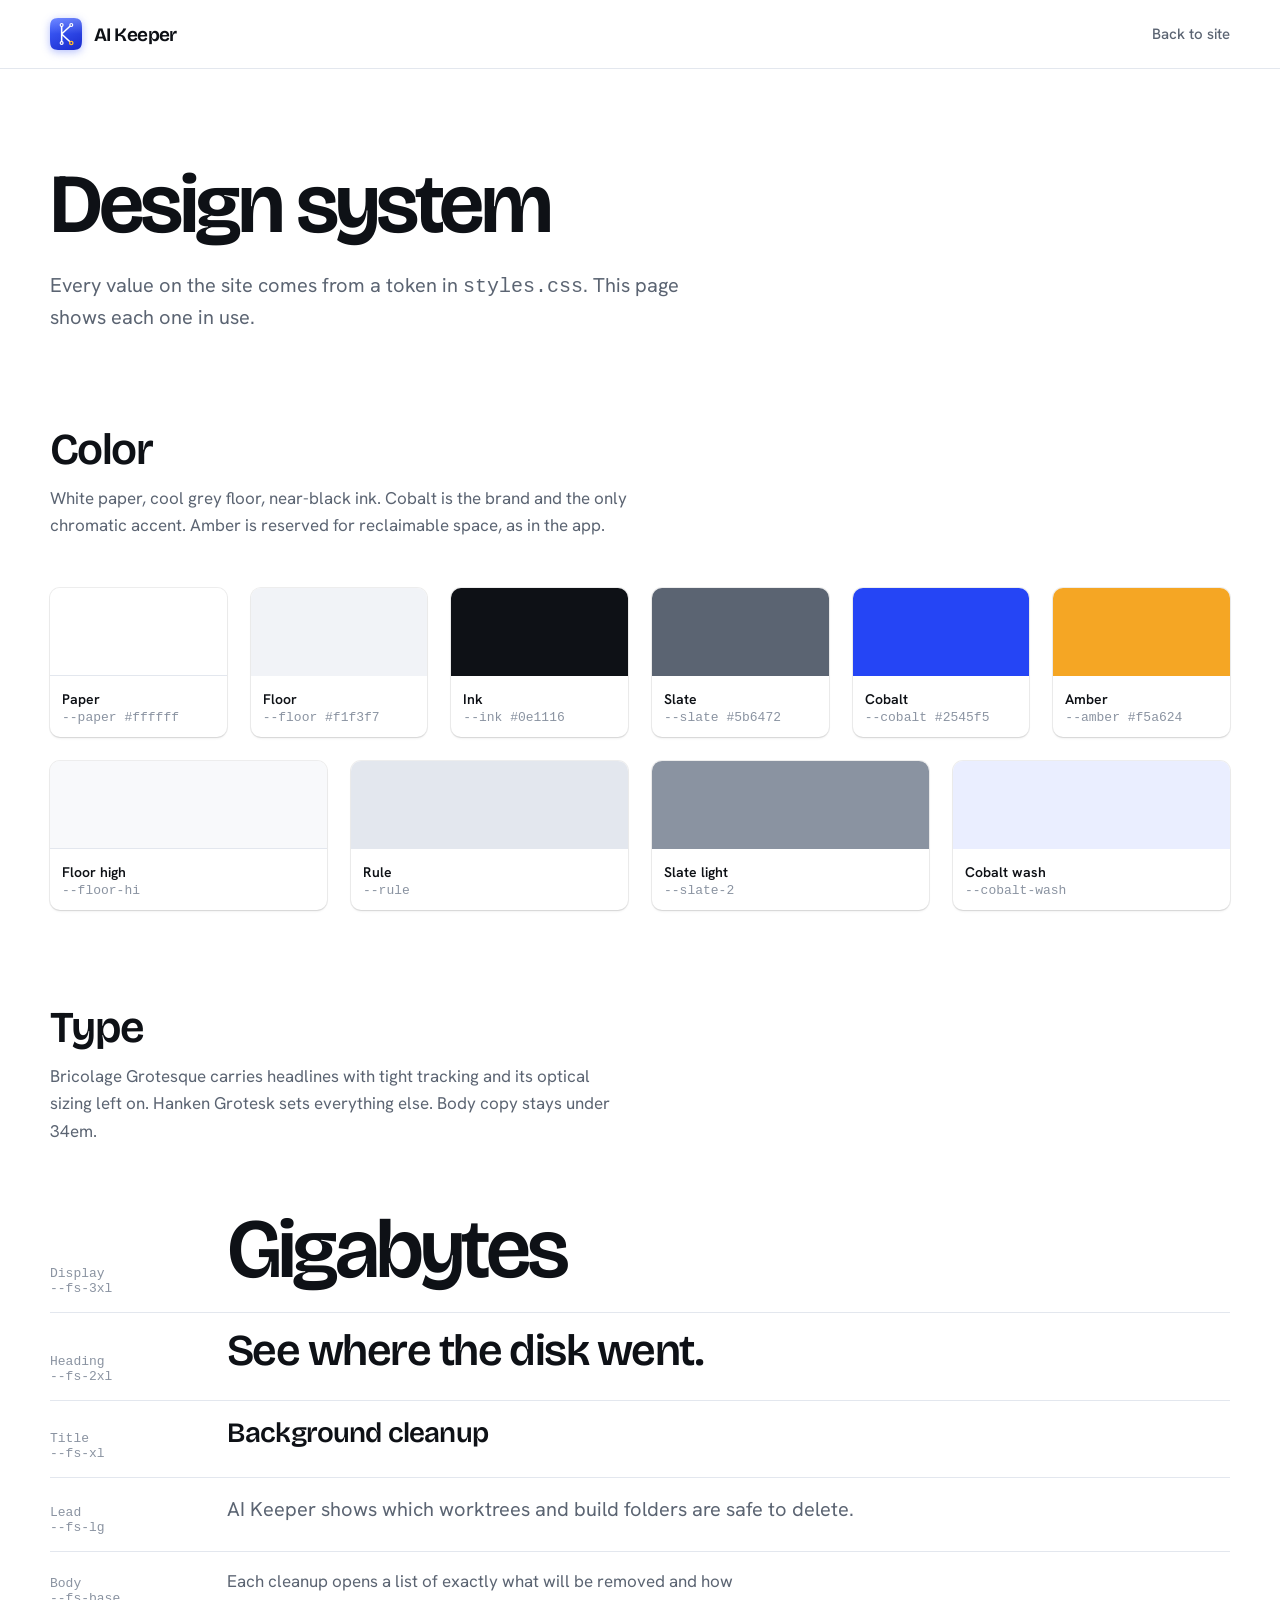
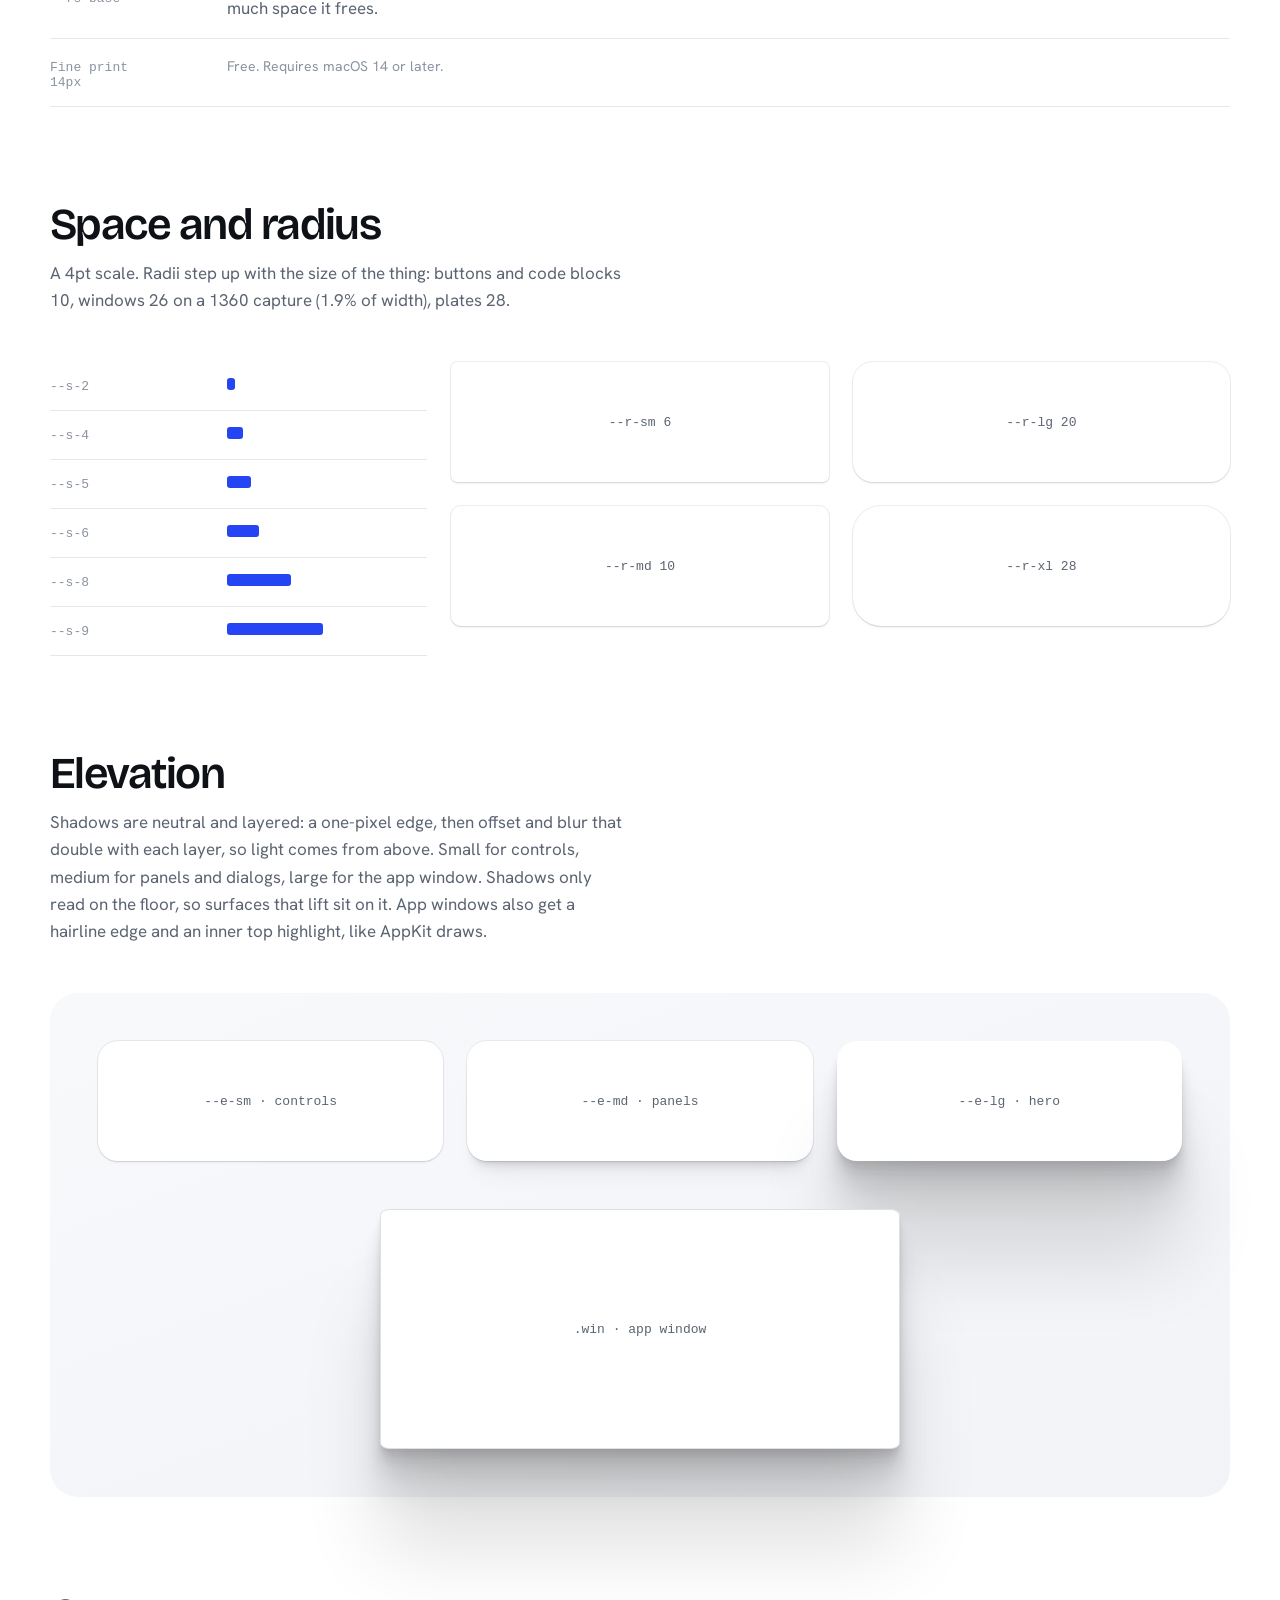
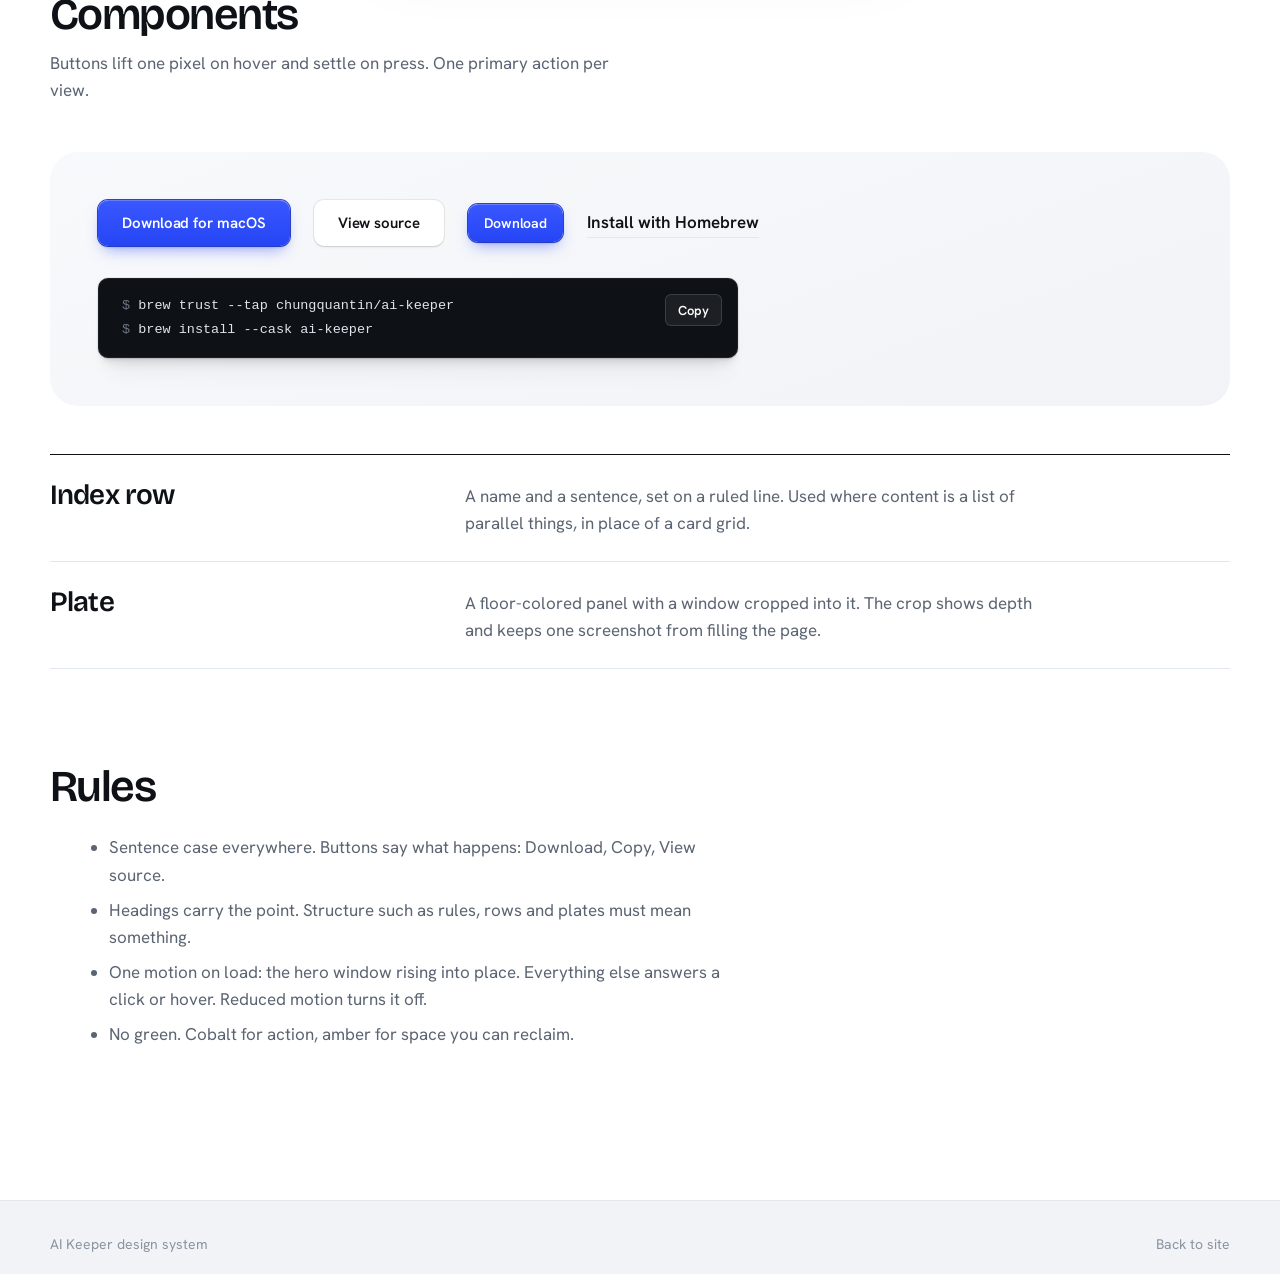
==== commit 1d8b652b: "fix(site): download the zip directly and add brew trust to the install steps Download buttons link t" ====
--- a/site/design-system.html
+++ b/site/design-system.html
@@ -124,7 +124,8 @@
         <a class="btn btn-primary btn-sm" href="#">Download</a>
         <a class="link" href="#">Install with Homebrew</a>
       </div>
-      <div class="cmd"><code><span class="p">$ </span>brew install --cask ai-keeper</code><button class="copy" type="button">Copy</button></div>
+      <div class="cmd"><code><span class="p">$ </span>brew trust --tap chungquantin/ai-keeper
+<span class="p">$ </span>brew install --cask ai-keeper</code><button class="copy" type="button">Copy</button></div>
     </div>
     <div class="index" style="margin-top:var(--s-7)">
       <div class="index-row"><h3>Index row</h3><p>A name and a sentence, set on a ruled line. Used where content is a list of parallel things, in place of a card grid.</p></div>
--- a/site/styles.css
+++ b/site/styles.css
@@ -167,6 +167,10 @@
 
 .wide-head { display: grid; grid-template-columns: minmax(0, 7fr) minmax(0, 5fr); gap: var(--s-8); align-items: end; margin-bottom: var(--s-7); }
 
+/* ---------- Video ---------- */
+.video-frame { border-radius: var(--r-xl); overflow: hidden; box-shadow: var(--e-lg); background: var(--floor); aspect-ratio: 16 / 9; }
+.video-frame video { display: block; width: 100%; height: 100%; object-fit: cover; }
+
 /* ---------- Index: names and descriptions ---------- */
 .index-title { margin-bottom: var(--s-7); max-width: 12em; }
 .index { border-top: 1px solid var(--ink); }
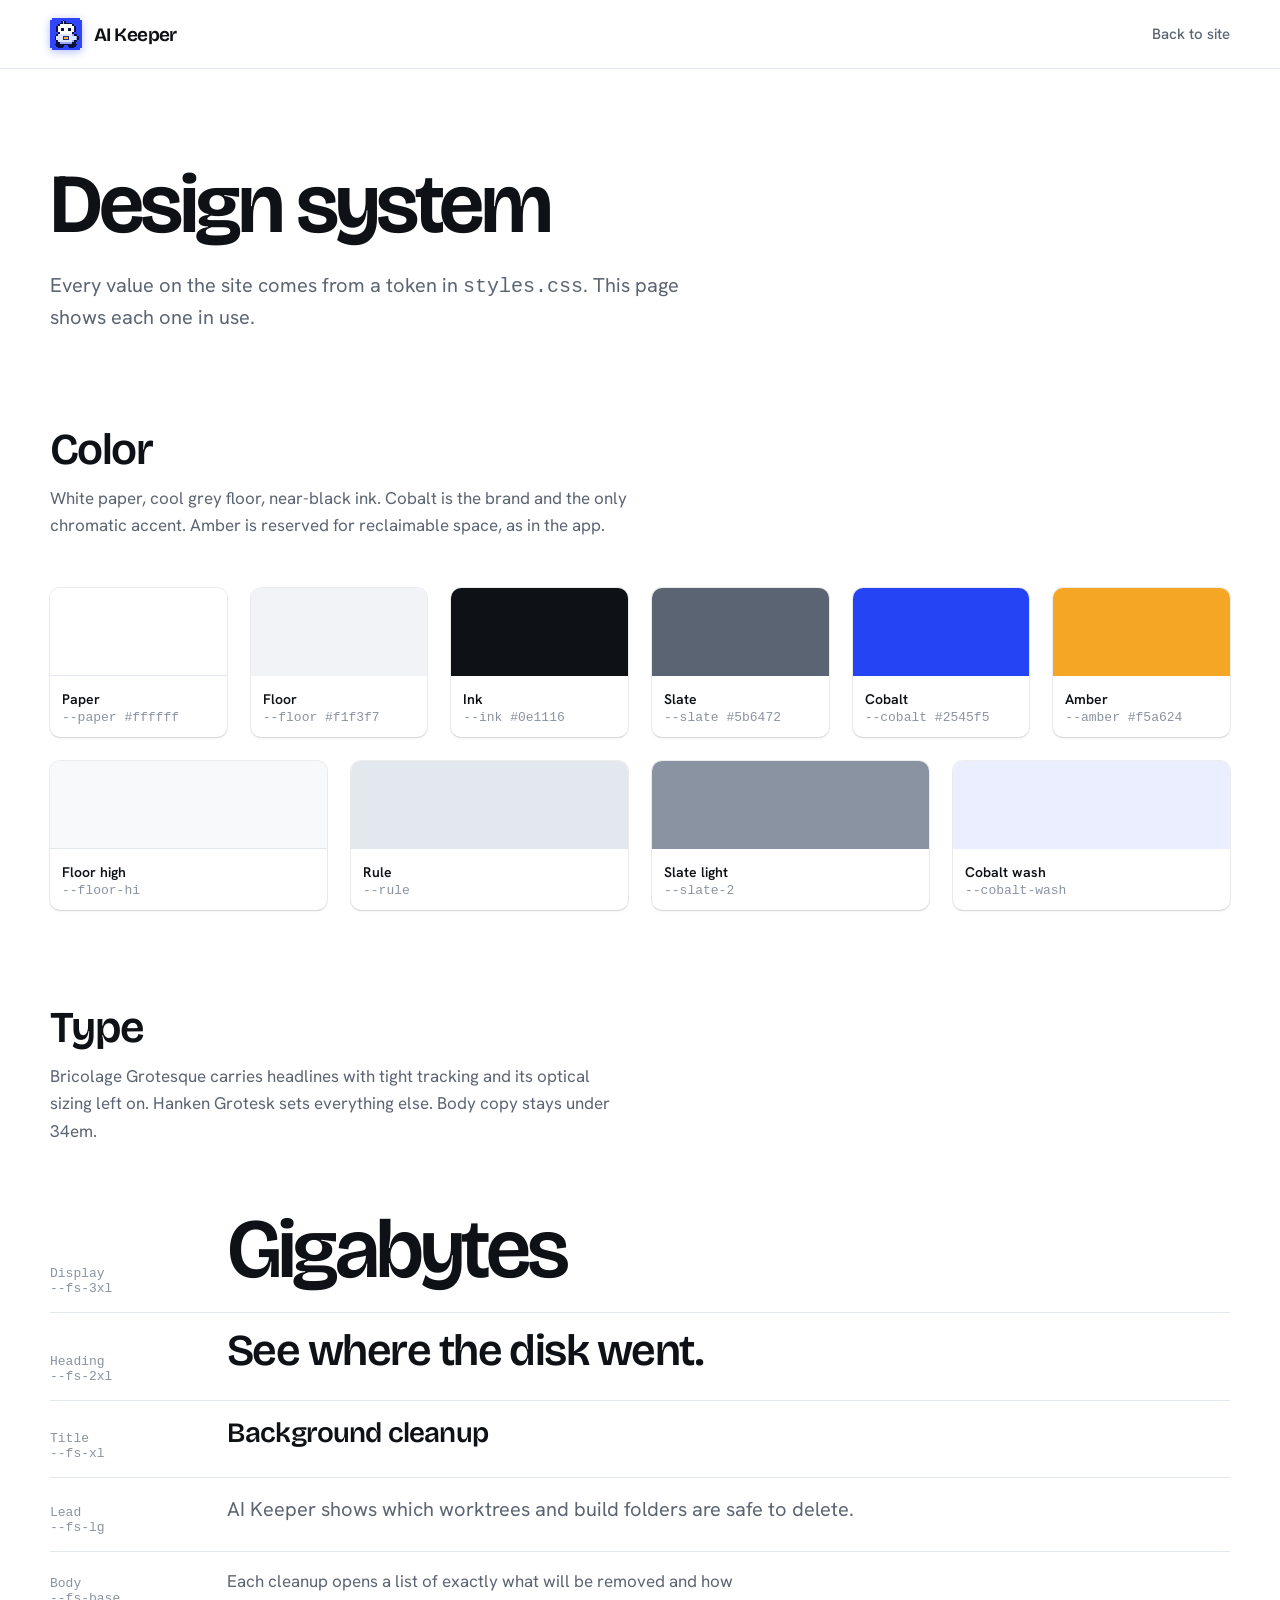
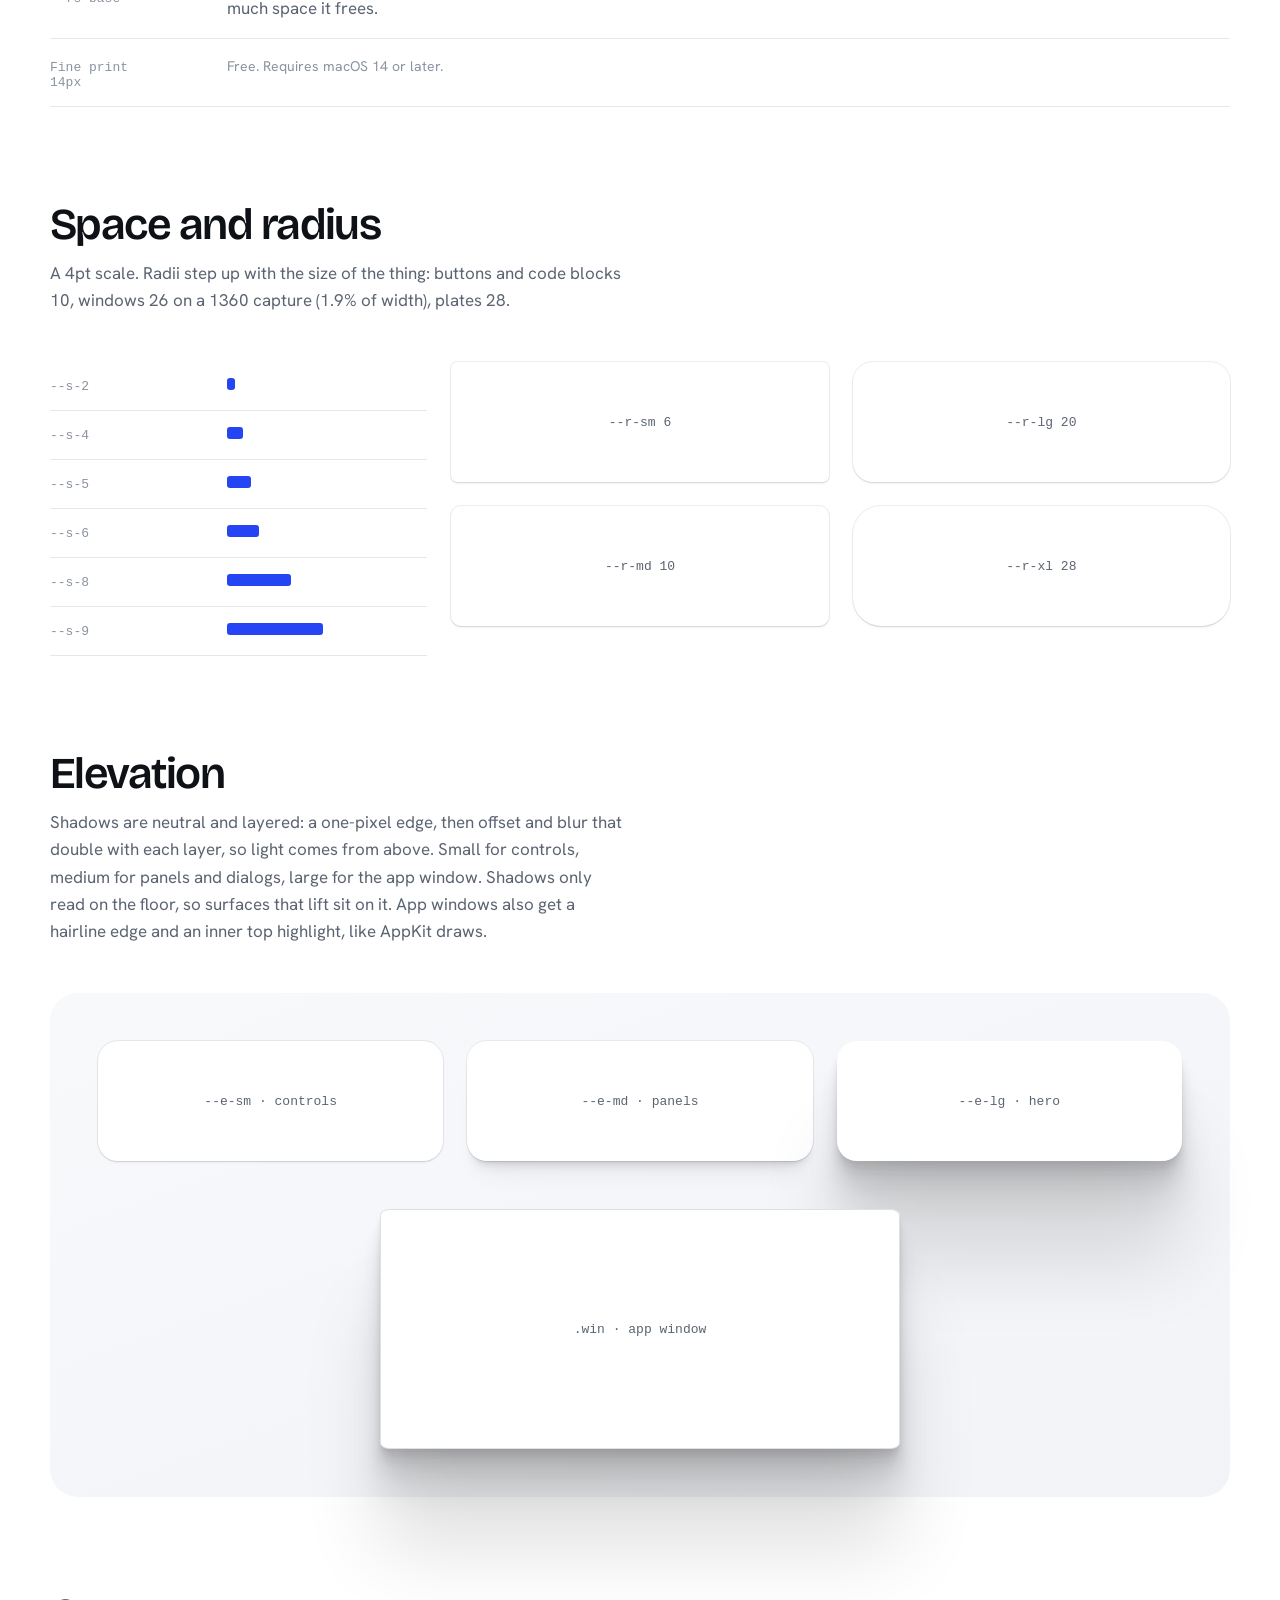
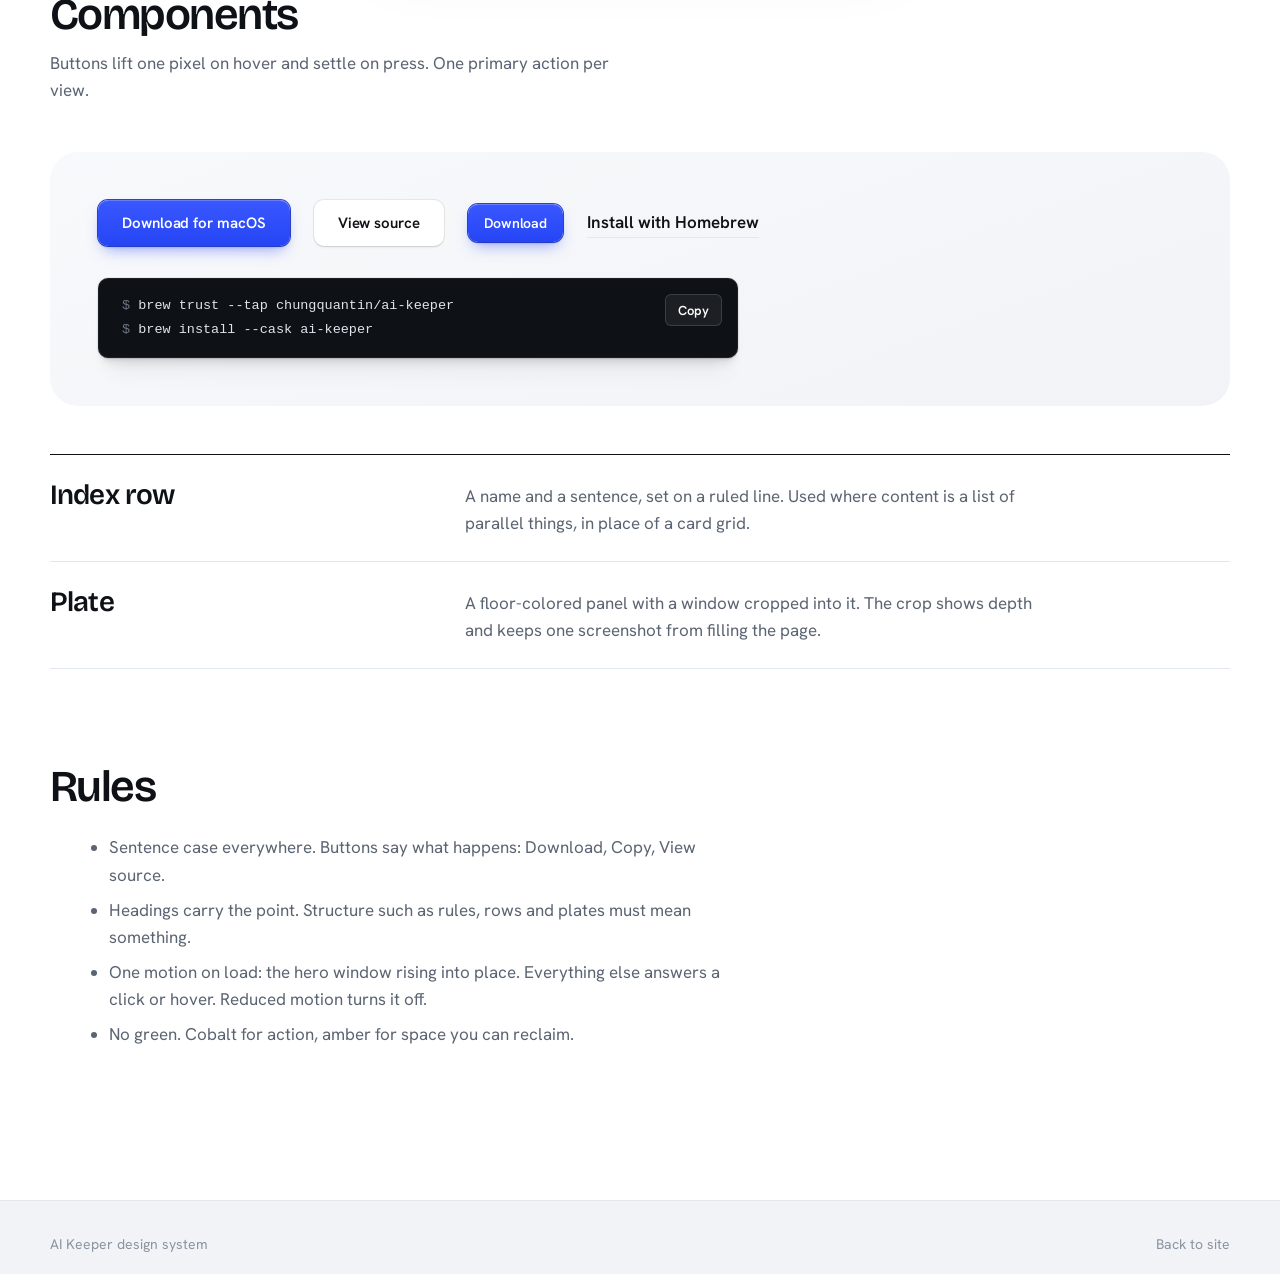
==== commit 85103410: "feat: brand fonts and shapes in the app, real tool logos, new icon everywhere - App: Bricolage Grote" ====
--- a/site/design-system.html
+++ b/site/design-system.html
@@ -6,7 +6,11 @@
 <title>AI Keeper design system</title>
 <meta name="robots" content="noindex, follow">
 <meta name="description" content="Color, type, space, elevation and components used by the AI Keeper site.">
-<link rel="icon" href="favicon.svg" type="image/svg+xml">
+<link rel="icon" href="favicon.svg?v=3" type="image/svg+xml">
+<link rel="icon" href="favicon-32.png?v=3" type="image/png" sizes="32x32">
+<link rel="icon" href="favicon-192.png?v=3" type="image/png" sizes="192x192">
+<link rel="shortcut icon" href="favicon.ico?v=3">
+<link rel="apple-touch-icon" href="apple-touch-icon.png?v=3">
 <link rel="preconnect" href="https://fonts.googleapis.com">
 <link rel="preconnect" href="https://fonts.gstatic.com" crossorigin>
 <link href="https://fonts.googleapis.com/css2?family=Bricolage+Grotesque:opsz,wght@12..96,500..700&family=Hanken+Grotesk:wght@400;500;600&display=swap" rel="stylesheet">
--- a/site/styles.css
+++ b/site/styles.css
@@ -171,6 +171,27 @@
 .video-frame { border-radius: var(--r-xl); overflow: hidden; box-shadow: var(--e-lg); background: var(--floor); aspect-ratio: 16 / 9; }
 .video-frame video { display: block; width: 100%; height: 100%; object-fit: cover; }
 
+/* ---------- Terminal windows (the real keeper dashboard) ---------- */
+.term { background: #0d0e12; border-radius: 10px; overflow: hidden; box-shadow: var(--e-md); max-width: 100%; width: max-content; }
+.term-lg { box-shadow: var(--e-lg); }
+.term-bar { height: 28px; display: flex; align-items: center; padding: 0 16px; background: #15171d; border-bottom: 1px solid #23262f; font: 12px var(--font-code); color: #6f7886; }
+.term pre { margin: 0; padding: 14px 18px 18px; color: #dce0e8; font: 12.5px/1.34 var(--font-code); overflow-x: auto; tab-size: 4; }
+.term-fig { margin: var(--s-7) 0 0; }
+.term-fig figcaption { margin-bottom: var(--s-3); color: var(--ink); font-weight: 600; }
+.term-pair { display: grid; grid-template-columns: repeat(auto-fit, minmax(min(100%, 520px), max-content)); gap: 0 var(--s-7); align-items: start; }
+
+/* The hero shows both surfaces: the terminal sits across the corner of the app window. */
+.duo { position: relative; }
+.term-hero { position: absolute; right: -28px; bottom: -64px; box-shadow: var(--e-lg); max-width: 56%; }
+.term-hero pre { font-size: 12px; }
+
+.cmds { margin: var(--s-7) 0 0; border-top: 1px solid var(--ink); display: grid; grid-template-columns: 1fr 1fr; column-gap: var(--s-7); }
+.cmds > div { display: grid; grid-template-columns: minmax(0, 17em) minmax(0, 1fr); gap: var(--s-4); padding: var(--s-4) 0; border-bottom: 1px solid var(--rule); }
+.cmds dt { font: 500 13.5px/1.5 var(--font-code); color: var(--ink); overflow-wrap: anywhere; }
+.cmds dd { margin: 0; font-size: var(--fs-sm); }
+.scripts { display: grid; grid-template-columns: minmax(0, 5fr) minmax(0, 7fr); gap: var(--s-8); align-items: start; margin-top: var(--s-9); }
+.scripts h3 { font-size: var(--fs-xl); letter-spacing: -0.03em; margin-bottom: var(--s-3); }
+
 /* ---------- Index: names and descriptions ---------- */
 .index-title { margin-bottom: var(--s-7); max-width: 12em; }
 .index { border-top: 1px solid var(--ink); }
@@ -204,6 +225,9 @@
   .nav .wrap { height: 60px; }
   .close { margin-top: var(--s-9); padding: var(--s-9) 0; }
   .index-row { padding: var(--s-4) 0; gap: var(--s-2); }
+  .cmds, .scripts { grid-template-columns: 1fr; }
+  .cmds > div { grid-template-columns: 1fr; gap: var(--s-1); }
+  .term-hero { position: static; margin-top: var(--s-5); max-width: 100%; }
 }
 @media (prefers-reduced-motion: reduce) {
   html { scroll-behavior: auto; }
